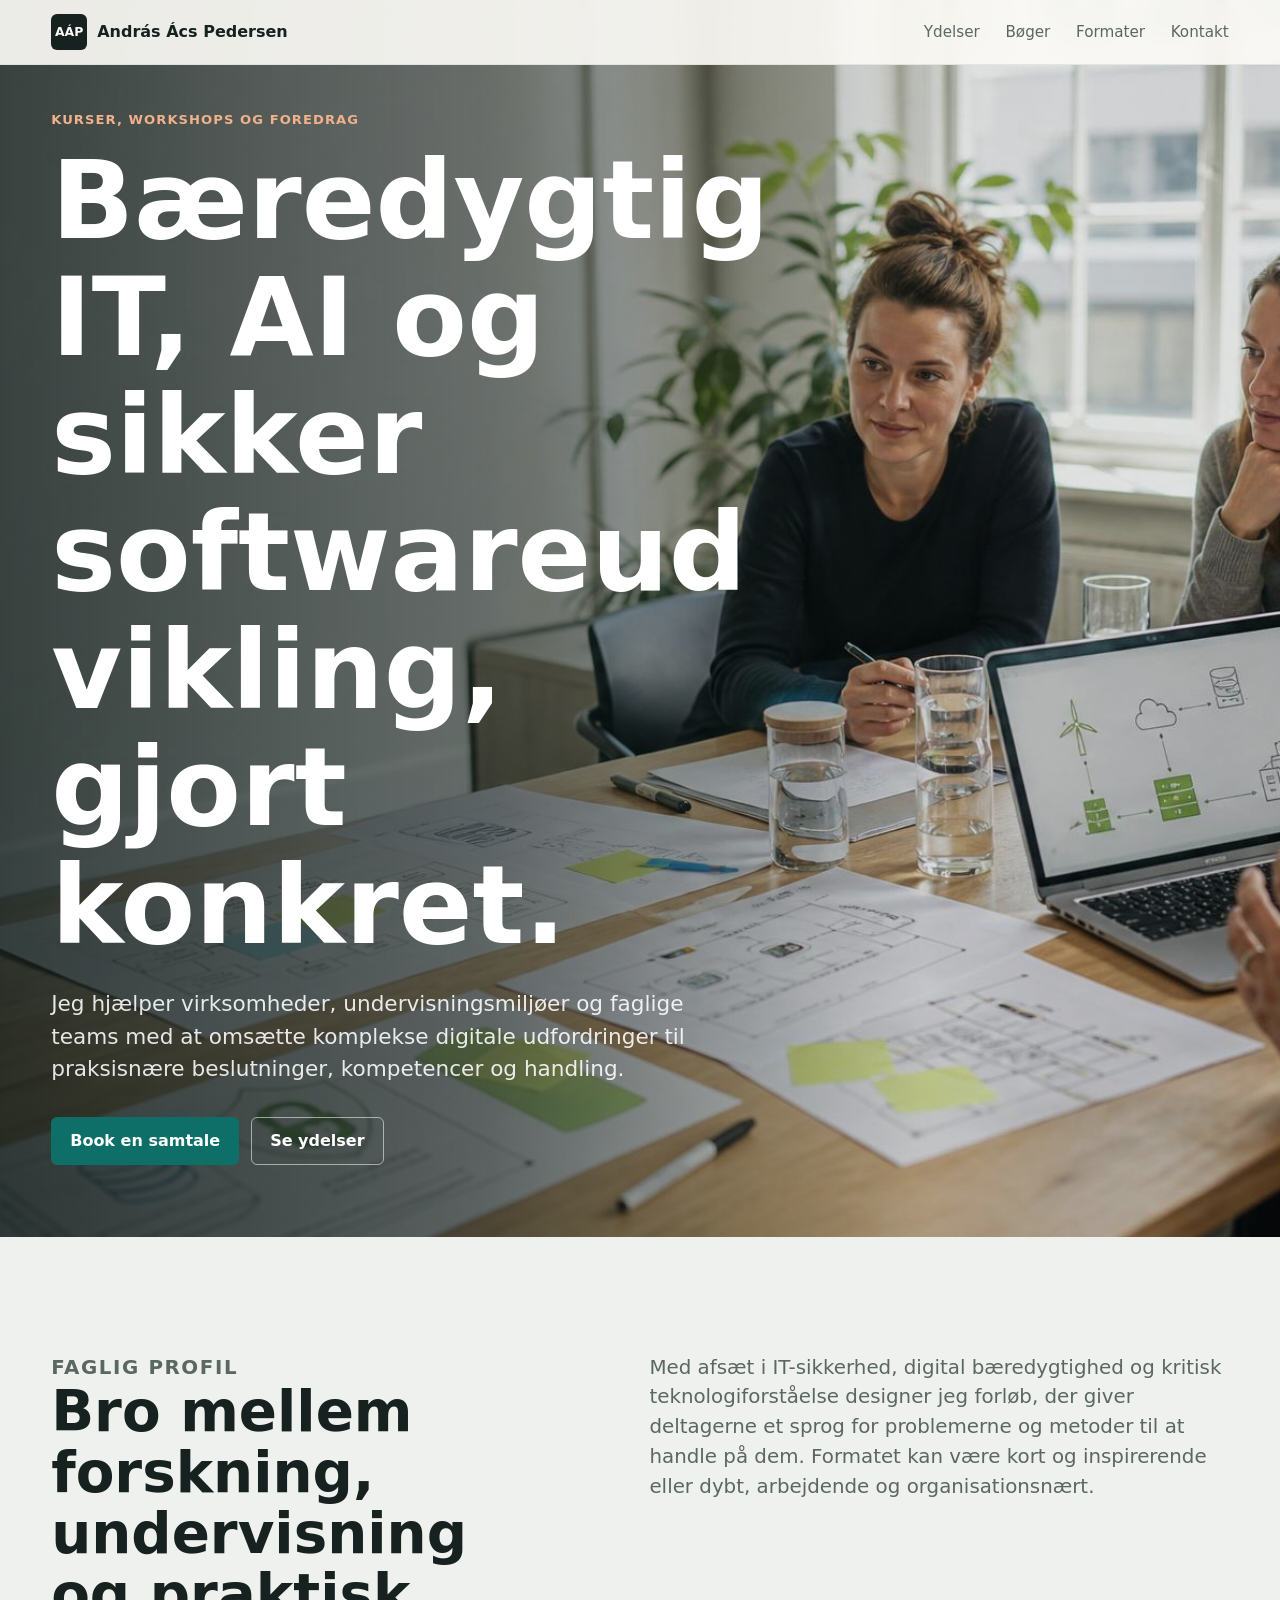
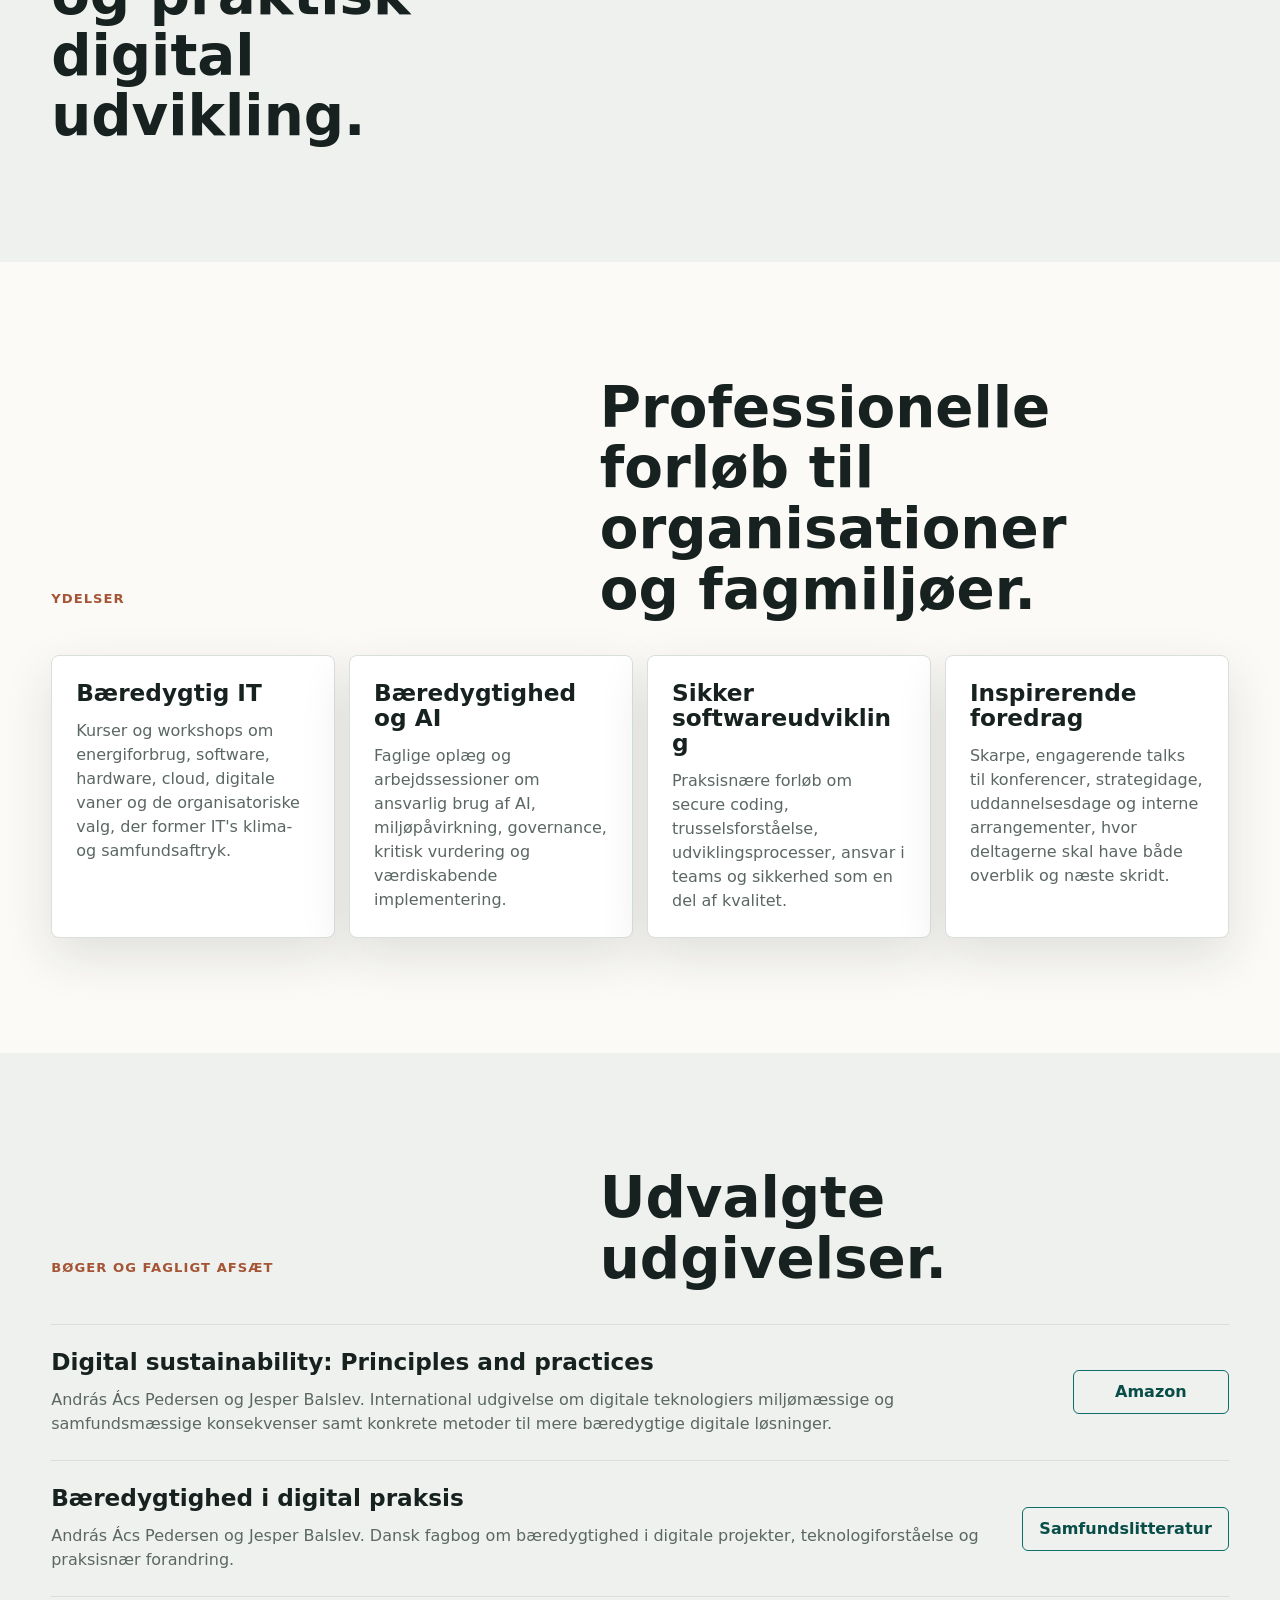
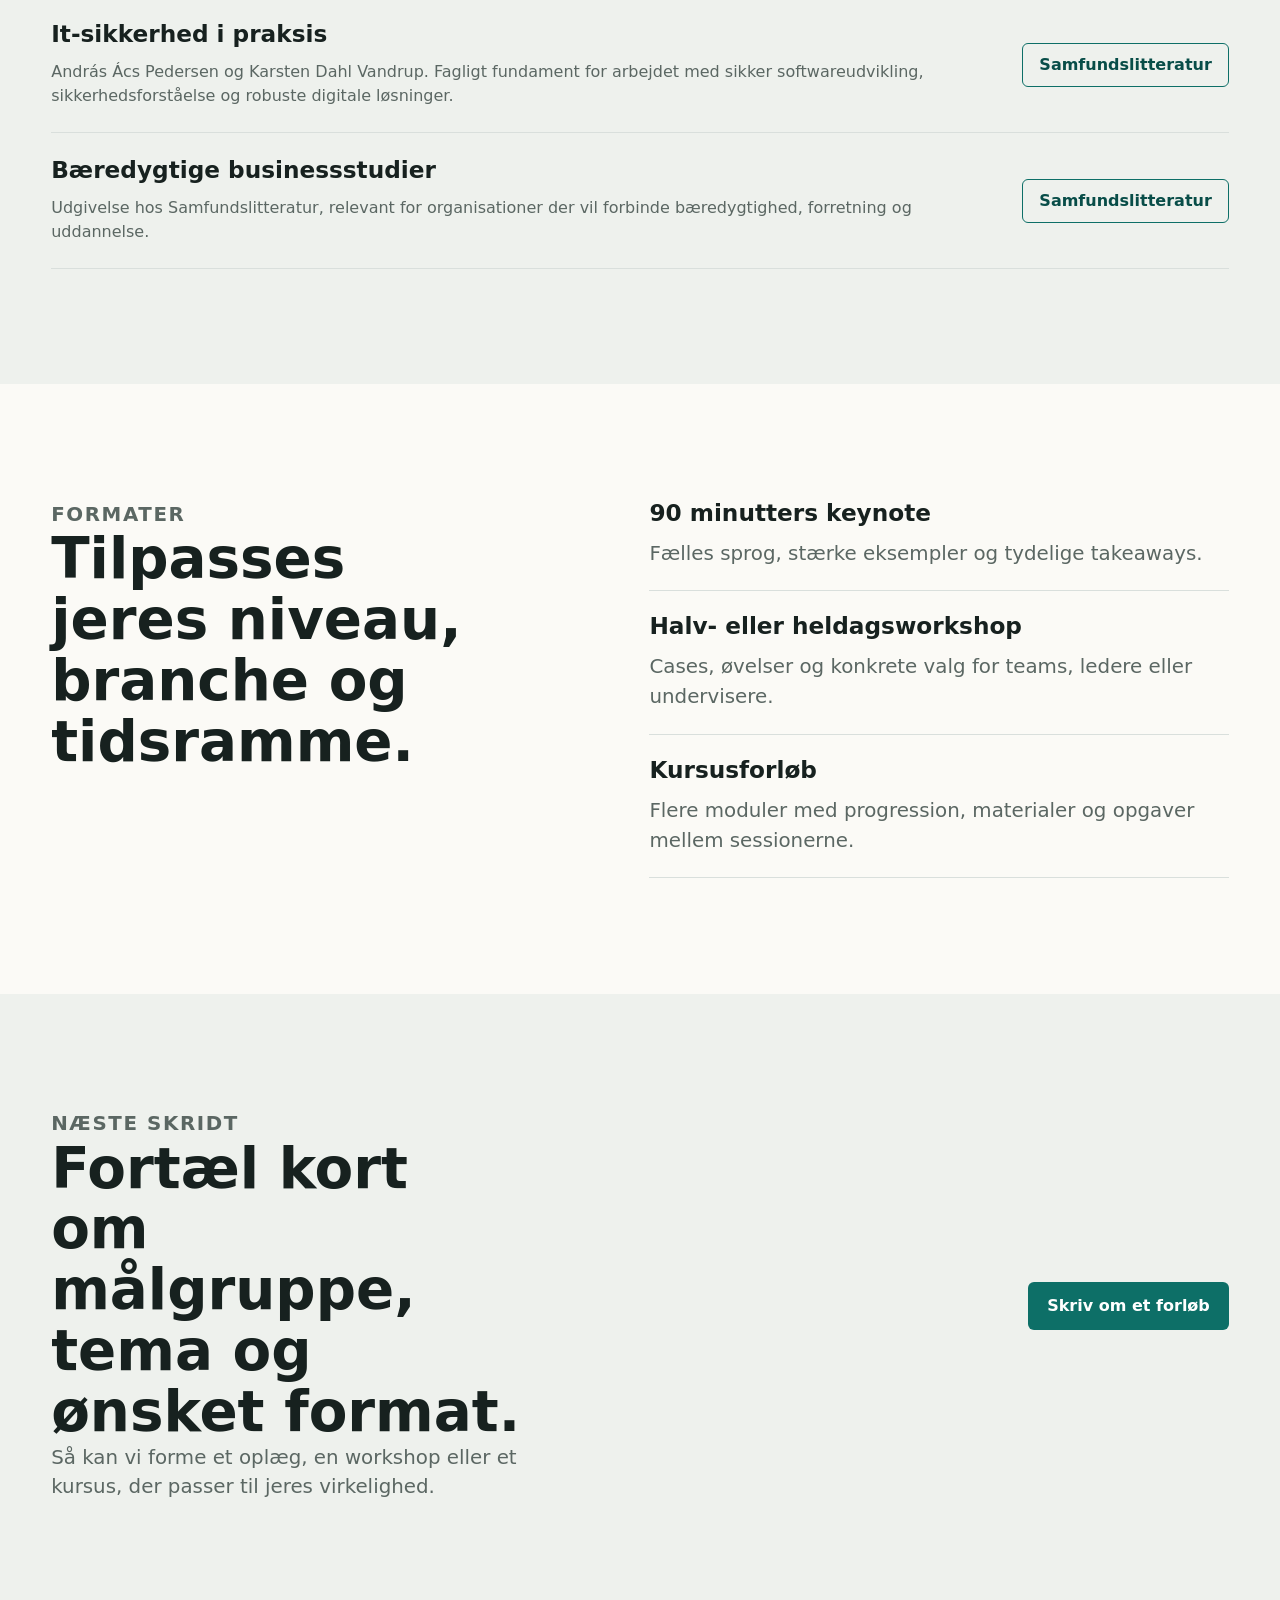
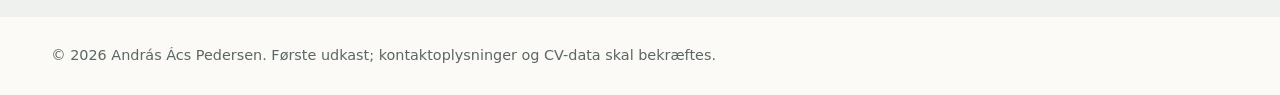
==== index.html @ b3b350e2 "Initial website draft" ====
<!doctype html>
<html lang="da">
  <head>
    <meta charset="utf-8">
    <meta name="viewport" content="width=device-width, initial-scale=1">
    <title>András Ács Pedersen | Kurser, workshops og foredrag</title>
    <meta
      name="description"
      content="Professionelle kurser, workshops og foredrag om bæredygtig IT, bæredygtighed og AI samt sikker softwareudvikling."
    >
    <link rel="stylesheet" href="styles.css">
  </head>
  <body>
    <header class="site-header" aria-label="Hovednavigation">
      <a class="brand" href="#top" aria-label="Gå til forsiden">
        <span class="brand-mark">AÁP</span>
        <span>András Ács Pedersen</span>
      </a>
      <nav class="nav-links" aria-label="Sektioner">
        <a href="#services">Ydelser</a>
        <a href="#books">Bøger</a>
        <a href="#format">Formater</a>
        <a href="#contact">Kontakt</a>
      </nav>
    </header>

    <main id="top">
      <section class="hero" aria-label="Professionelle services">
        <div class="hero-overlay">
          <div class="hero-content">
            <p class="eyebrow">Kurser, workshops og foredrag</p>
            <h1>Bæredygtig IT, AI og sikker softwareudvikling, gjort konkret.</h1>
            <p class="hero-copy">
              Jeg hjælper virksomheder, undervisningsmiljøer og faglige teams med at omsætte komplekse digitale udfordringer til praksisnære beslutninger, kompetencer og handling.
            </p>
            <div class="hero-actions" aria-label="Primære handlinger">
              <a class="button primary" href="#contact">Book en samtale</a>
              <a class="button secondary" href="#services">Se ydelser</a>
            </div>
          </div>
        </div>
      </section>

      <section class="intro band">
        <div class="section-inner two-column">
          <div>
            <p class="eyebrow">Faglig profil</p>
            <h2>Bro mellem forskning, undervisning og praktisk digital udvikling.</h2>
          </div>
          <p>
            Med afsæt i IT-sikkerhed, digital bæredygtighed og kritisk teknologiforståelse designer jeg forløb, der giver deltagerne et sprog for problemerne og metoder til at handle på dem. Formatet kan være kort og inspirerende eller dybt, arbejdende og organisationsnært.
          </p>
        </div>
      </section>

      <section id="services" class="section">
        <div class="section-inner">
          <div class="section-heading">
            <p class="eyebrow">Ydelser</p>
            <h2>Professionelle forløb til organisationer og fagmiljøer.</h2>
          </div>
          <div class="service-grid">
            <article class="service-card">
              <h3>Bæredygtig IT</h3>
              <p>
                Kurser og workshops om energiforbrug, software, hardware, cloud, digitale vaner og de organisatoriske valg, der former IT's klima- og samfundsaftryk.
              </p>
            </article>
            <article class="service-card">
              <h3>Bæredygtighed og AI</h3>
              <p>
                Faglige oplæg og arbejdssessioner om ansvarlig brug af AI, miljøpåvirkning, governance, kritisk vurdering og værdiskabende implementering.
              </p>
            </article>
            <article class="service-card">
              <h3>Sikker softwareudvikling</h3>
              <p>
                Praksisnære forløb om secure coding, trusselsforståelse, udviklingsprocesser, ansvar i teams og sikkerhed som en del af kvalitet.
              </p>
            </article>
            <article class="service-card">
              <h3>Inspirerende foredrag</h3>
              <p>
                Skarpe, engagerende talks til konferencer, strategidage, uddannelsesdage og interne arrangementer, hvor deltagerne skal have både overblik og næste skridt.
              </p>
            </article>
          </div>
        </div>
      </section>

      <section id="books" class="band">
        <div class="section-inner">
          <div class="section-heading">
            <p class="eyebrow">Bøger og fagligt afsæt</p>
            <h2>Udvalgte udgivelser.</h2>
          </div>
          <div class="book-list">
            <article class="book-item">
              <div>
                <h3>Digital sustainability: Principles and practices</h3>
                <p>András Ács Pedersen og Jesper Balslev. International udgivelse om digitale teknologiers miljømæssige og samfundsmæssige konsekvenser samt konkrete metoder til mere bæredygtige digitale løsninger.</p>
              </div>
              <a href="https://www.amazon.com/Digital-sustainability-Andr%C3%A1s-%C3%81cs-Pedersen/dp/B0GTJXGZS9" aria-label="Se Digital sustainability på Amazon">Amazon</a>
            </article>
            <article class="book-item">
              <div>
                <h3>Bæredygtighed i digital praksis</h3>
                <p>András Ács Pedersen og Jesper Balslev. Dansk fagbog om bæredygtighed i digitale projekter, teknologiforståelse og praksisnær forandring.</p>
              </div>
              <a href="https://samfundslitteratur.dk/author/3415-andras-acs-pedersen" aria-label="Se bogen hos Samfundslitteratur">Samfundslitteratur</a>
            </article>
            <article class="book-item">
              <div>
                <h3>It-sikkerhed i praksis</h3>
                <p>András Ács Pedersen og Karsten Dahl Vandrup. Fagligt fundament for arbejdet med sikker softwareudvikling, sikkerhedsforståelse og robuste digitale løsninger.</p>
              </div>
              <a href="https://samfundslitteratur.dk/author/3415-andras-acs-pedersen" aria-label="Se bogen hos Samfundslitteratur">Samfundslitteratur</a>
            </article>
            <article class="book-item">
              <div>
                <h3>Bæredygtige businessstudier</h3>
                <p>Udgivelse hos Samfundslitteratur, relevant for organisationer der vil forbinde bæredygtighed, forretning og uddannelse.</p>
              </div>
              <a href="https://samfundslitteratur.dk/author/3415-andras-acs-pedersen" aria-label="Se bogen hos Samfundslitteratur">Samfundslitteratur</a>
            </article>
          </div>
        </div>
      </section>

      <section id="format" class="section">
        <div class="section-inner split">
          <div>
            <p class="eyebrow">Formater</p>
            <h2>Tilpasses jeres niveau, branche og tidsramme.</h2>
          </div>
          <div class="format-list">
            <div>
              <h3>90 minutters keynote</h3>
              <p>Fælles sprog, stærke eksempler og tydelige takeaways.</p>
            </div>
            <div>
              <h3>Halv- eller heldagsworkshop</h3>
              <p>Cases, øvelser og konkrete valg for teams, ledere eller undervisere.</p>
            </div>
            <div>
              <h3>Kursusforløb</h3>
              <p>Flere moduler med progression, materialer og opgaver mellem sessionerne.</p>
            </div>
          </div>
        </div>
      </section>

      <section id="contact" class="contact band">
        <div class="section-inner contact-inner">
          <div>
            <p class="eyebrow">Næste skridt</p>
            <h2>Fortæl kort om målgruppe, tema og ønsket format.</h2>
            <p>
              Så kan vi forme et oplæg, en workshop eller et kursus, der passer til jeres virkelighed.
            </p>
          </div>
          <a class="button primary" href="mailto:andras@example.com?subject=Foresp%C3%B8rgsel%20om%20kursus%2C%20workshop%20eller%20foredrag">Skriv om et forløb</a>
        </div>
      </section>
    </main>

    <footer class="site-footer">
      <p>© 2026 András Ács Pedersen. Første udkast; kontaktoplysninger og CV-data skal bekræftes.</p>
    </footer>
  </body>
</html>
---- styles.css ----
:root {
  color-scheme: light;
  --ink: #17211f;
  --muted: #5b6763;
  --line: #d9dfdc;
  --paper: #fbfaf6;
  --band: #eef1ed;
  --accent: #0d6f67;
  --accent-dark: #084d48;
  --rust: #a55435;
  --white: #ffffff;
  --shadow: 0 18px 50px rgba(23, 33, 31, 0.12);
}

* {
  box-sizing: border-box;
}

html {
  scroll-behavior: smooth;
}

body {
  margin: 0;
  background: var(--paper);
  color: var(--ink);
  font-family: Inter, ui-sans-serif, system-ui, -apple-system, BlinkMacSystemFont, "Segoe UI", sans-serif;
  line-height: 1.5;
}

a {
  color: inherit;
}

.site-header {
  position: fixed;
  top: 0;
  left: 0;
  right: 0;
  z-index: 10;
  display: flex;
  align-items: center;
  justify-content: space-between;
  gap: 24px;
  padding: 14px clamp(18px, 4vw, 56px);
  background: rgba(251, 250, 246, 0.92);
  border-bottom: 1px solid rgba(217, 223, 220, 0.75);
  backdrop-filter: blur(14px);
}

.brand {
  display: inline-flex;
  align-items: center;
  gap: 10px;
  color: var(--ink);
  font-weight: 760;
  text-decoration: none;
  white-space: nowrap;
}

.brand-mark {
  display: inline-grid;
  width: 36px;
  height: 36px;
  place-items: center;
  background: var(--ink);
  color: var(--paper);
  border-radius: 6px;
  font-size: 0.78rem;
  letter-spacing: 0;
}

.nav-links {
  display: flex;
  align-items: center;
  gap: clamp(12px, 2vw, 28px);
  color: var(--muted);
  font-size: 0.95rem;
}

.nav-links a {
  text-decoration: none;
}

.nav-links a:hover {
  color: var(--accent-dark);
}

.hero {
  min-height: 94vh;
  background:
    linear-gradient(90deg, rgba(12, 24, 22, 0.78) 0%, rgba(12, 24, 22, 0.58) 38%, rgba(12, 24, 22, 0.12) 72%),
    url("assets/hero-workshop.jpg") center / cover no-repeat;
  display: flex;
  align-items: stretch;
}

.hero-overlay {
  width: 100%;
  display: flex;
  align-items: center;
  padding: 110px clamp(18px, 4vw, 56px) 72px;
}

.hero-content {
  width: min(720px, 100%);
  color: var(--white);
}

.eyebrow {
  margin: 0 0 12px;
  color: var(--rust);
  font-size: 0.82rem;
  font-weight: 780;
  letter-spacing: 0.08em;
  text-transform: uppercase;
}

.hero .eyebrow {
  color: #f0b18b;
}

h1,
h2,
h3,
p {
  overflow-wrap: anywhere;
}

h1,
h2,
h3 {
  margin: 0;
  line-height: 1.08;
  letter-spacing: 0;
}

h1 {
  max-width: 12ch;
  font-size: clamp(3rem, 9vw, 6.8rem);
}

h2 {
  font-size: clamp(2rem, 4.4vw, 4.2rem);
  max-width: 12ch;
}

h3 {
  font-size: clamp(1.15rem, 2vw, 1.45rem);
}

.hero-copy {
  max-width: 650px;
  margin: 24px 0 0;
  color: rgba(255, 255, 255, 0.88);
  font-size: clamp(1.05rem, 1.8vw, 1.35rem);
}

.hero-actions,
.contact-inner {
  display: flex;
  align-items: center;
  gap: 12px;
  flex-wrap: wrap;
}

.hero-actions {
  margin-top: 32px;
}

.button {
  display: inline-flex;
  align-items: center;
  justify-content: center;
  min-height: 48px;
  padding: 0 18px;
  border: 1px solid transparent;
  border-radius: 6px;
  font-weight: 740;
  text-decoration: none;
}

.button.primary {
  background: var(--accent);
  color: var(--white);
}

.button.primary:hover {
  background: var(--accent-dark);
}

.button.secondary {
  border-color: rgba(255, 255, 255, 0.54);
  color: var(--white);
}

.button.secondary:hover {
  background: rgba(255, 255, 255, 0.1);
}

.section,
.band {
  padding: clamp(68px, 9vw, 122px) clamp(18px, 4vw, 56px);
}

.band {
  background: var(--band);
}

.section-inner {
  width: min(1180px, 100%);
  margin: 0 auto;
}

.two-column,
.split,
.contact-inner {
  display: grid;
  grid-template-columns: minmax(0, 0.9fr) minmax(0, 1fr);
  gap: clamp(28px, 6vw, 88px);
  align-items: start;
}

.intro p,
.split p,
.contact p {
  margin: 0;
  color: var(--muted);
  font-size: clamp(1.05rem, 1.6vw, 1.24rem);
}

.section-heading {
  display: grid;
  grid-template-columns: minmax(0, 0.75fr) minmax(0, 1fr);
  gap: clamp(24px, 6vw, 80px);
  align-items: end;
  margin-bottom: 34px;
}

.service-grid {
  display: grid;
  grid-template-columns: repeat(4, minmax(0, 1fr));
  gap: 14px;
}

.service-card {
  min-height: 280px;
  padding: 24px;
  background: var(--white);
  border: 1px solid var(--line);
  border-radius: 8px;
  box-shadow: var(--shadow);
}

.service-card p,
.book-item p,
.format-list p {
  margin: 14px 0 0;
  color: var(--muted);
}

.book-list {
  border-top: 1px solid var(--line);
}

.book-item {
  display: grid;
  grid-template-columns: minmax(0, 1fr) auto;
  gap: 24px;
  align-items: center;
  padding: 24px 0;
  border-bottom: 1px solid var(--line);
}

.book-item a {
  display: inline-flex;
  align-items: center;
  justify-content: center;
  min-width: 156px;
  min-height: 44px;
  padding: 0 16px;
  border: 1px solid var(--accent);
  border-radius: 6px;
  color: var(--accent-dark);
  font-weight: 720;
  text-decoration: none;
}

.book-item a:hover {
  background: var(--accent);
  color: var(--white);
}

.format-list {
  display: grid;
  gap: 22px;
}

.format-list > div {
  padding-bottom: 22px;
  border-bottom: 1px solid var(--line);
}

.contact-inner {
  align-items: center;
}

.contact .button {
  justify-self: end;
}

.site-footer {
  padding: 28px clamp(18px, 4vw, 56px);
  color: var(--muted);
  font-size: 0.9rem;
}

.site-footer p {
  width: min(1180px, 100%);
  margin: 0 auto;
}

@media (max-width: 900px) {
  .site-header {
    position: sticky;
    align-items: flex-start;
    flex-direction: column;
    gap: 10px;
  }

  .nav-links {
    width: 100%;
    overflow-x: auto;
    padding-bottom: 2px;
  }

  .hero {
    min-height: 88vh;
    background:
      linear-gradient(90deg, rgba(12, 24, 22, 0.82) 0%, rgba(12, 24, 22, 0.68) 55%, rgba(12, 24, 22, 0.28) 100%),
      url("assets/hero-workshop.jpg") center / cover no-repeat;
  }

  h1 {
    max-width: 11ch;
  }

  .two-column,
  .split,
  .contact-inner,
  .section-heading,
  .book-item {
    grid-template-columns: 1fr;
  }

  .service-grid {
    grid-template-columns: repeat(2, minmax(0, 1fr));
  }

  .contact .button {
    justify-self: start;
  }
}

@media (max-width: 560px) {
  .brand {
    white-space: normal;
  }

  .hero-overlay {
    padding-top: 48px;
  }

  h1 {
    font-size: clamp(2.55rem, 18vw, 4.2rem);
  }

  .service-grid {
    grid-template-columns: 1fr;
  }

  .service-card {
    min-height: auto;
  }

  .button,
  .book-item a {
    width: 100%;
  }
}
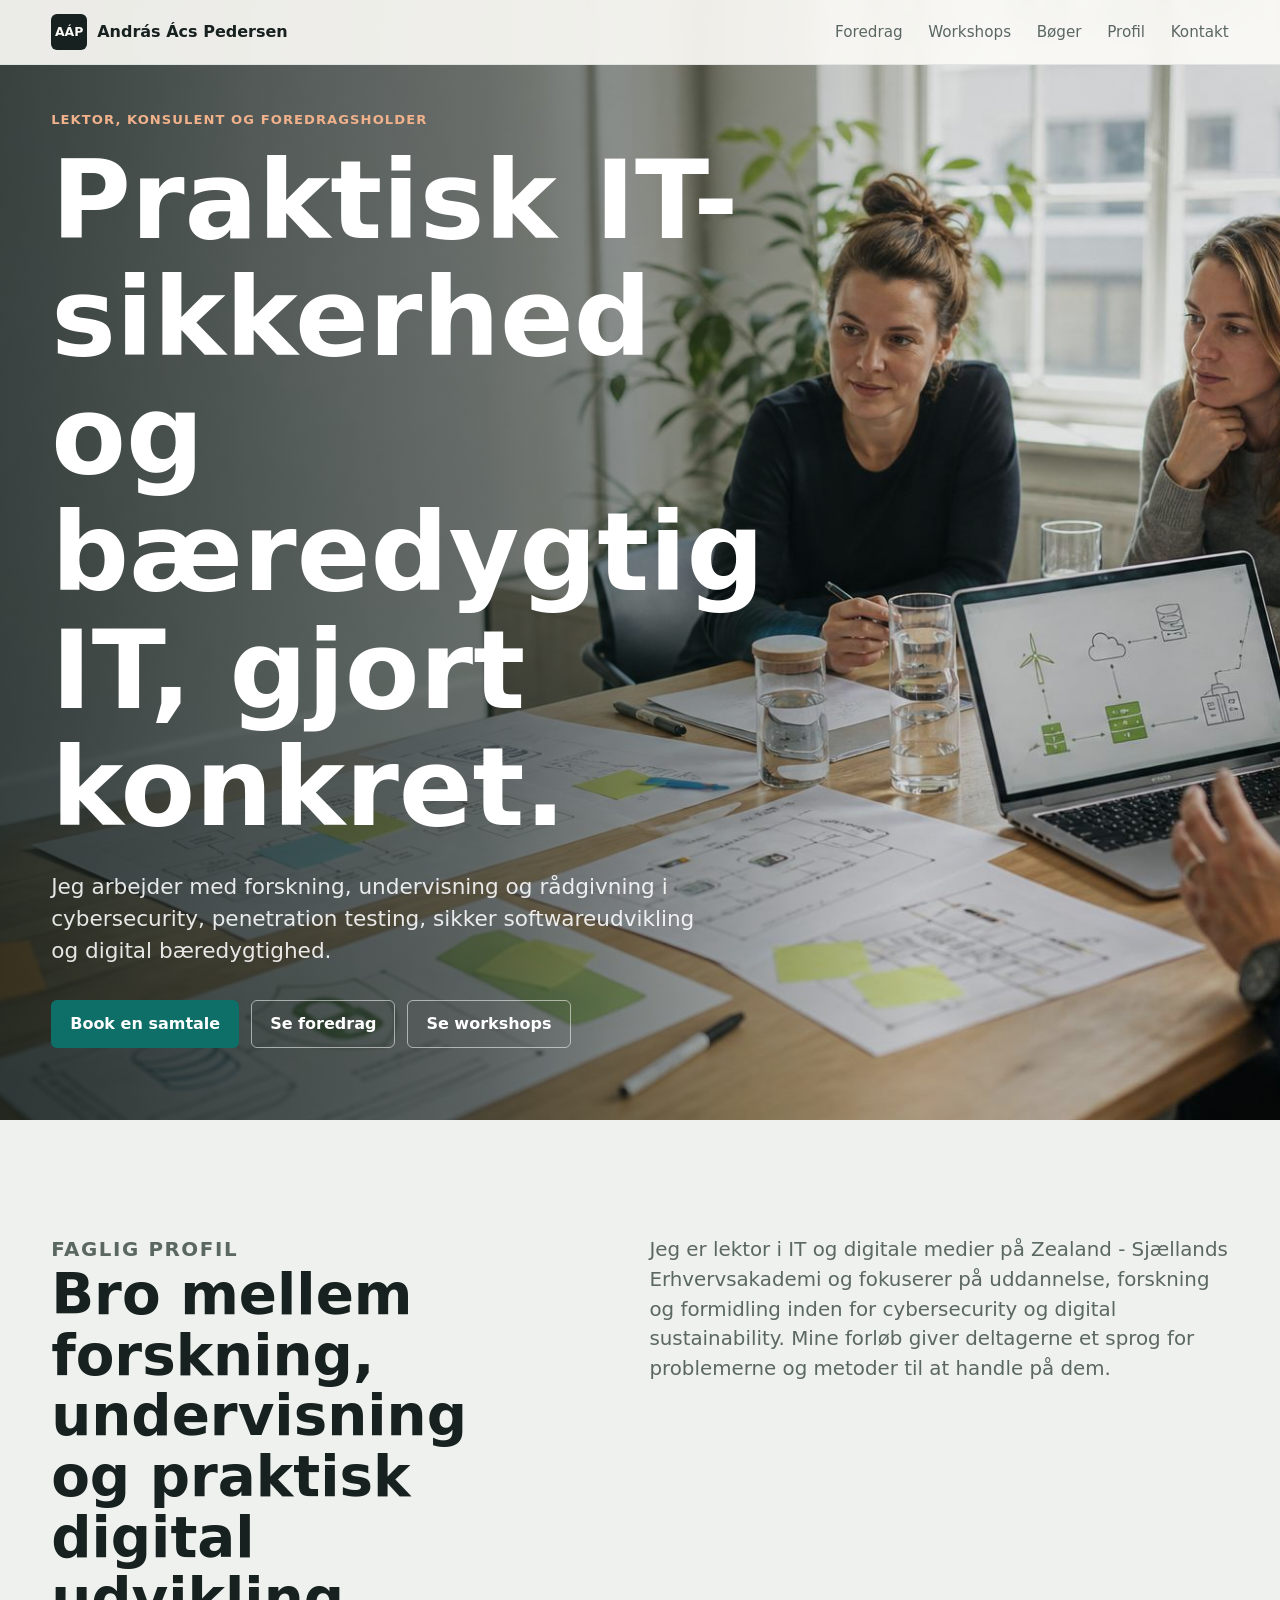
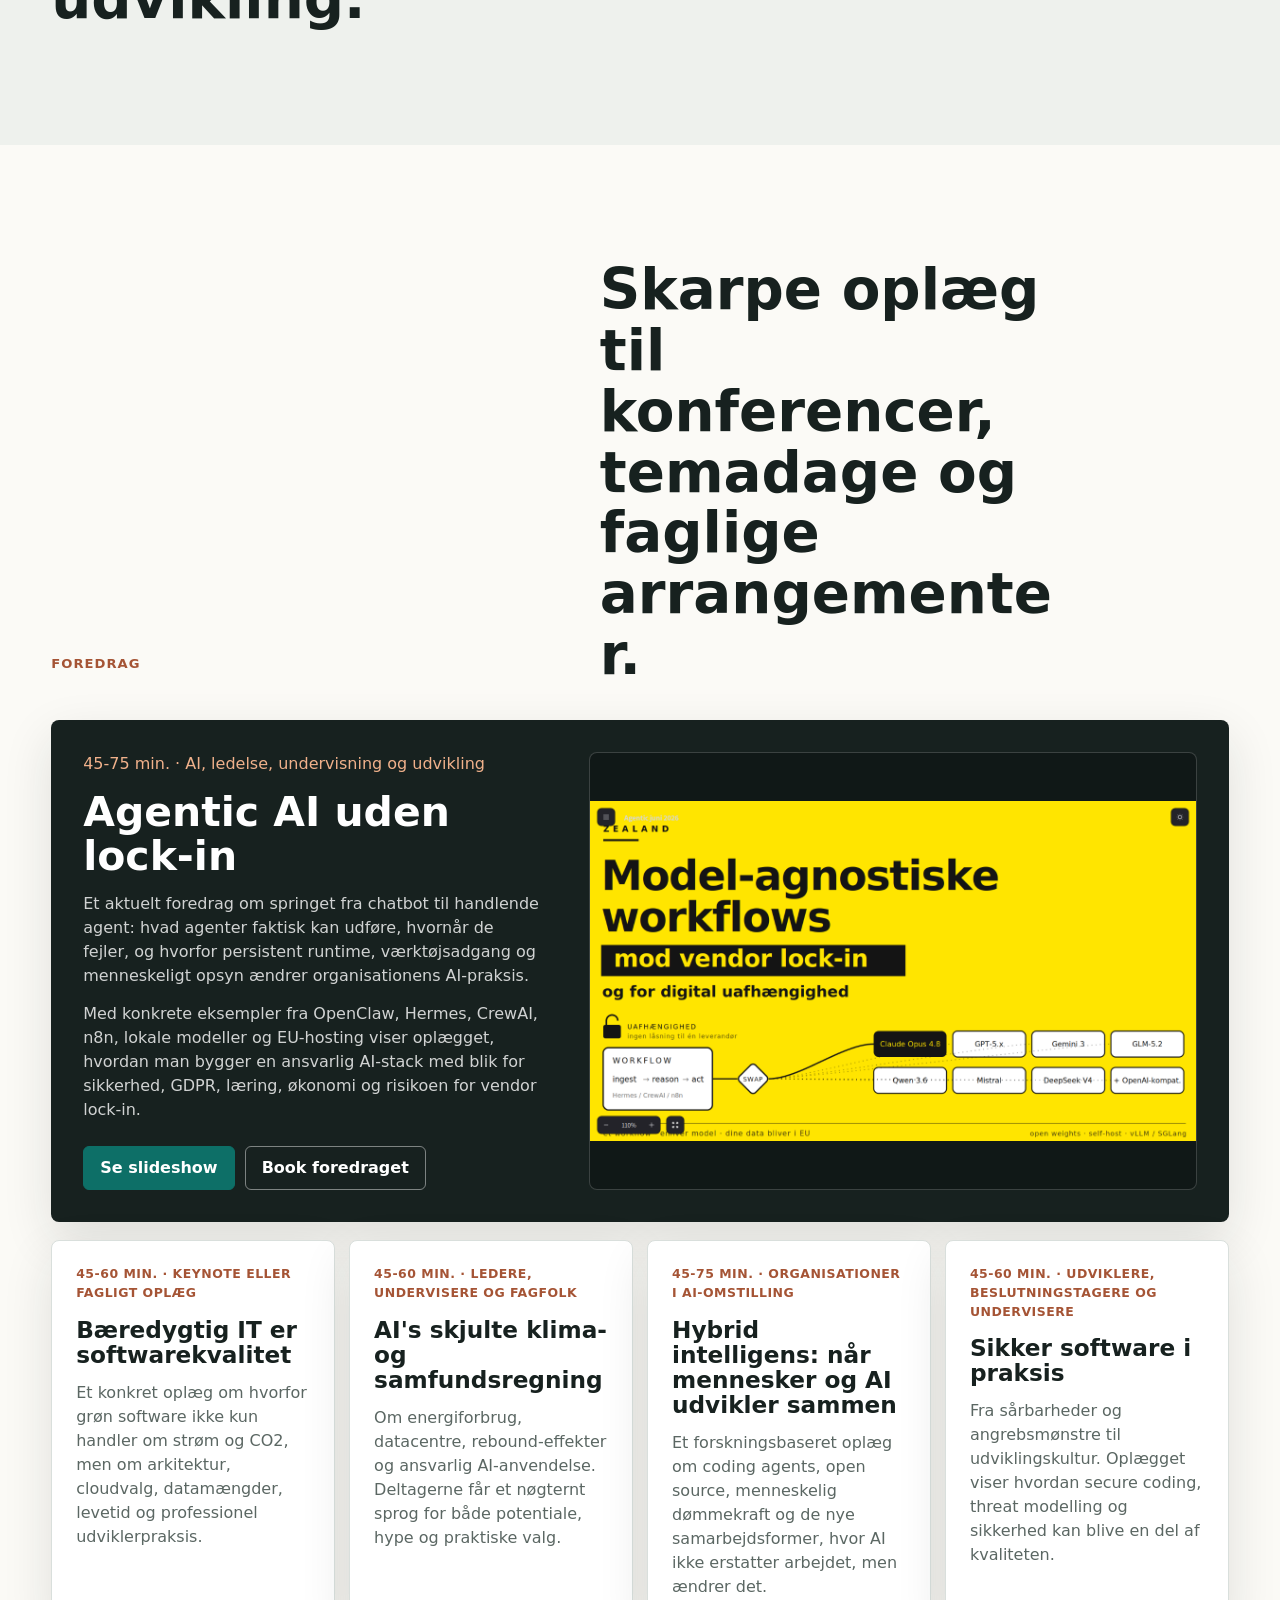
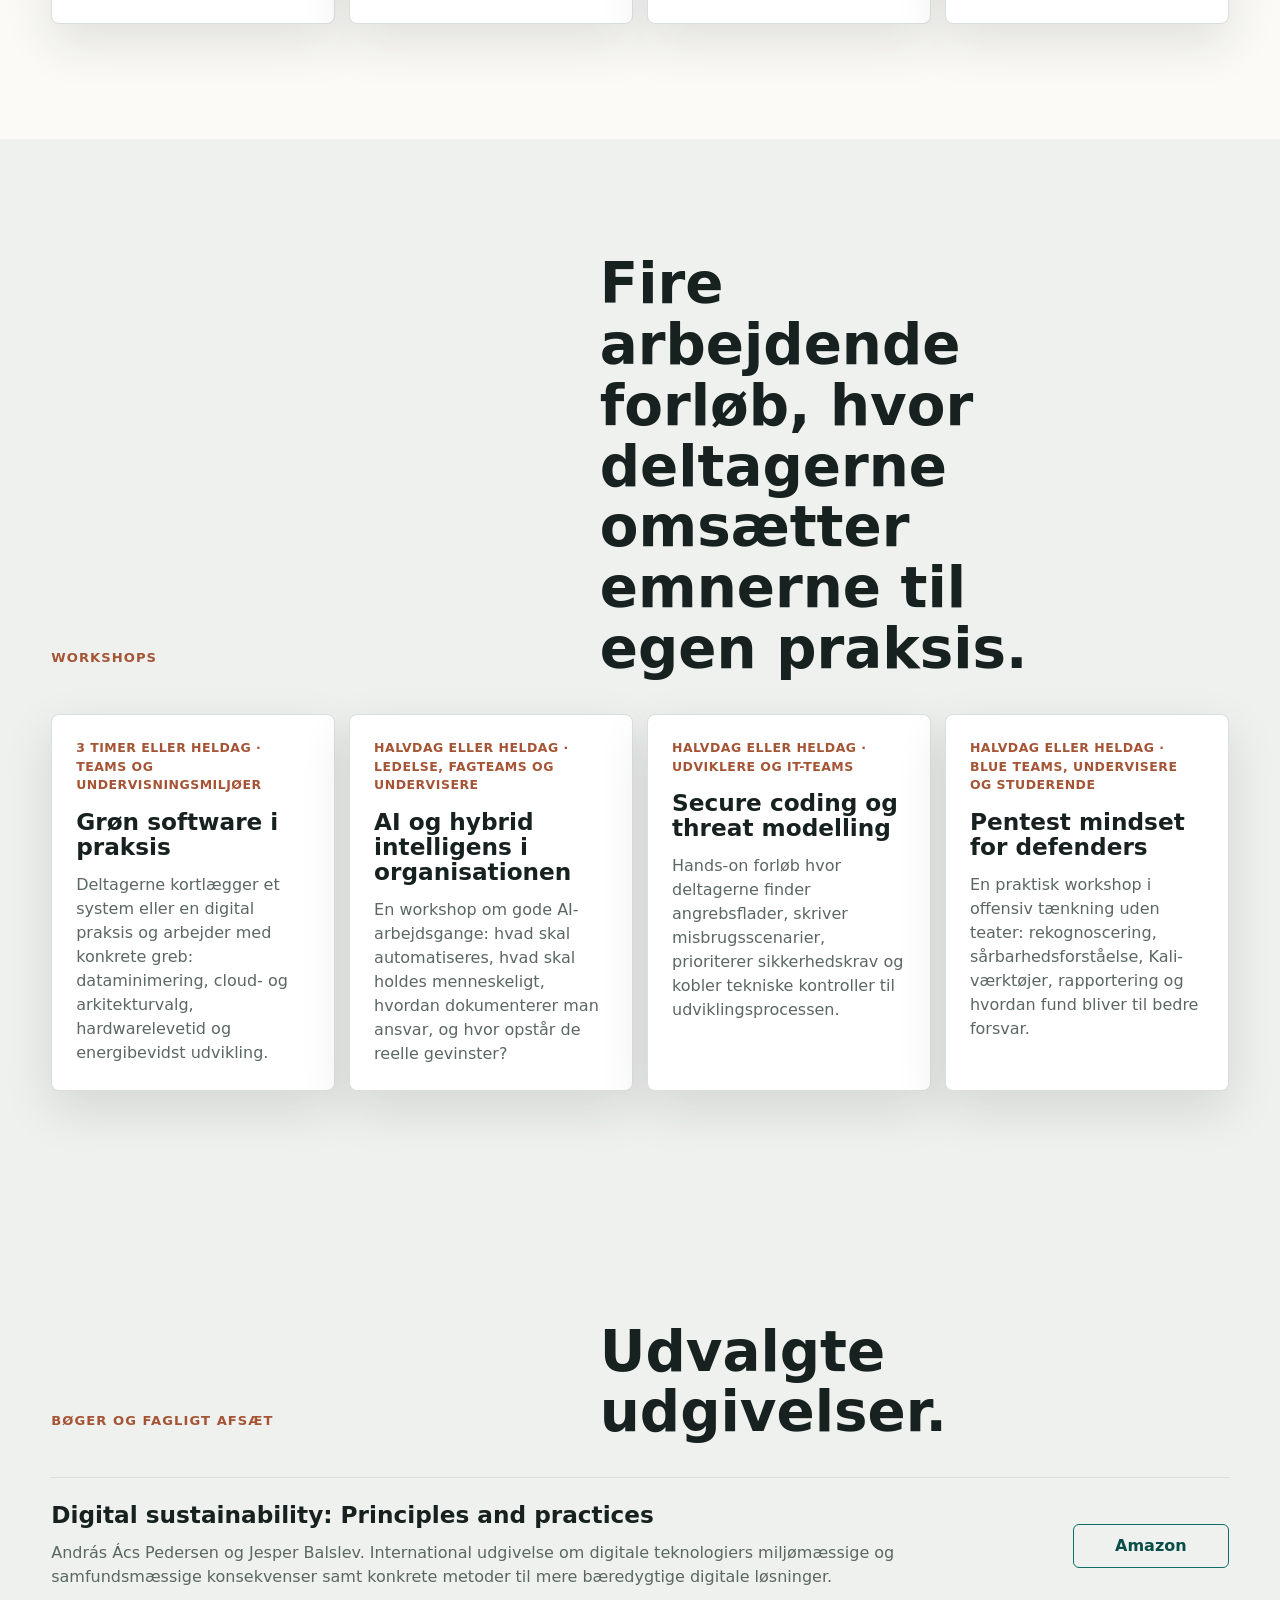
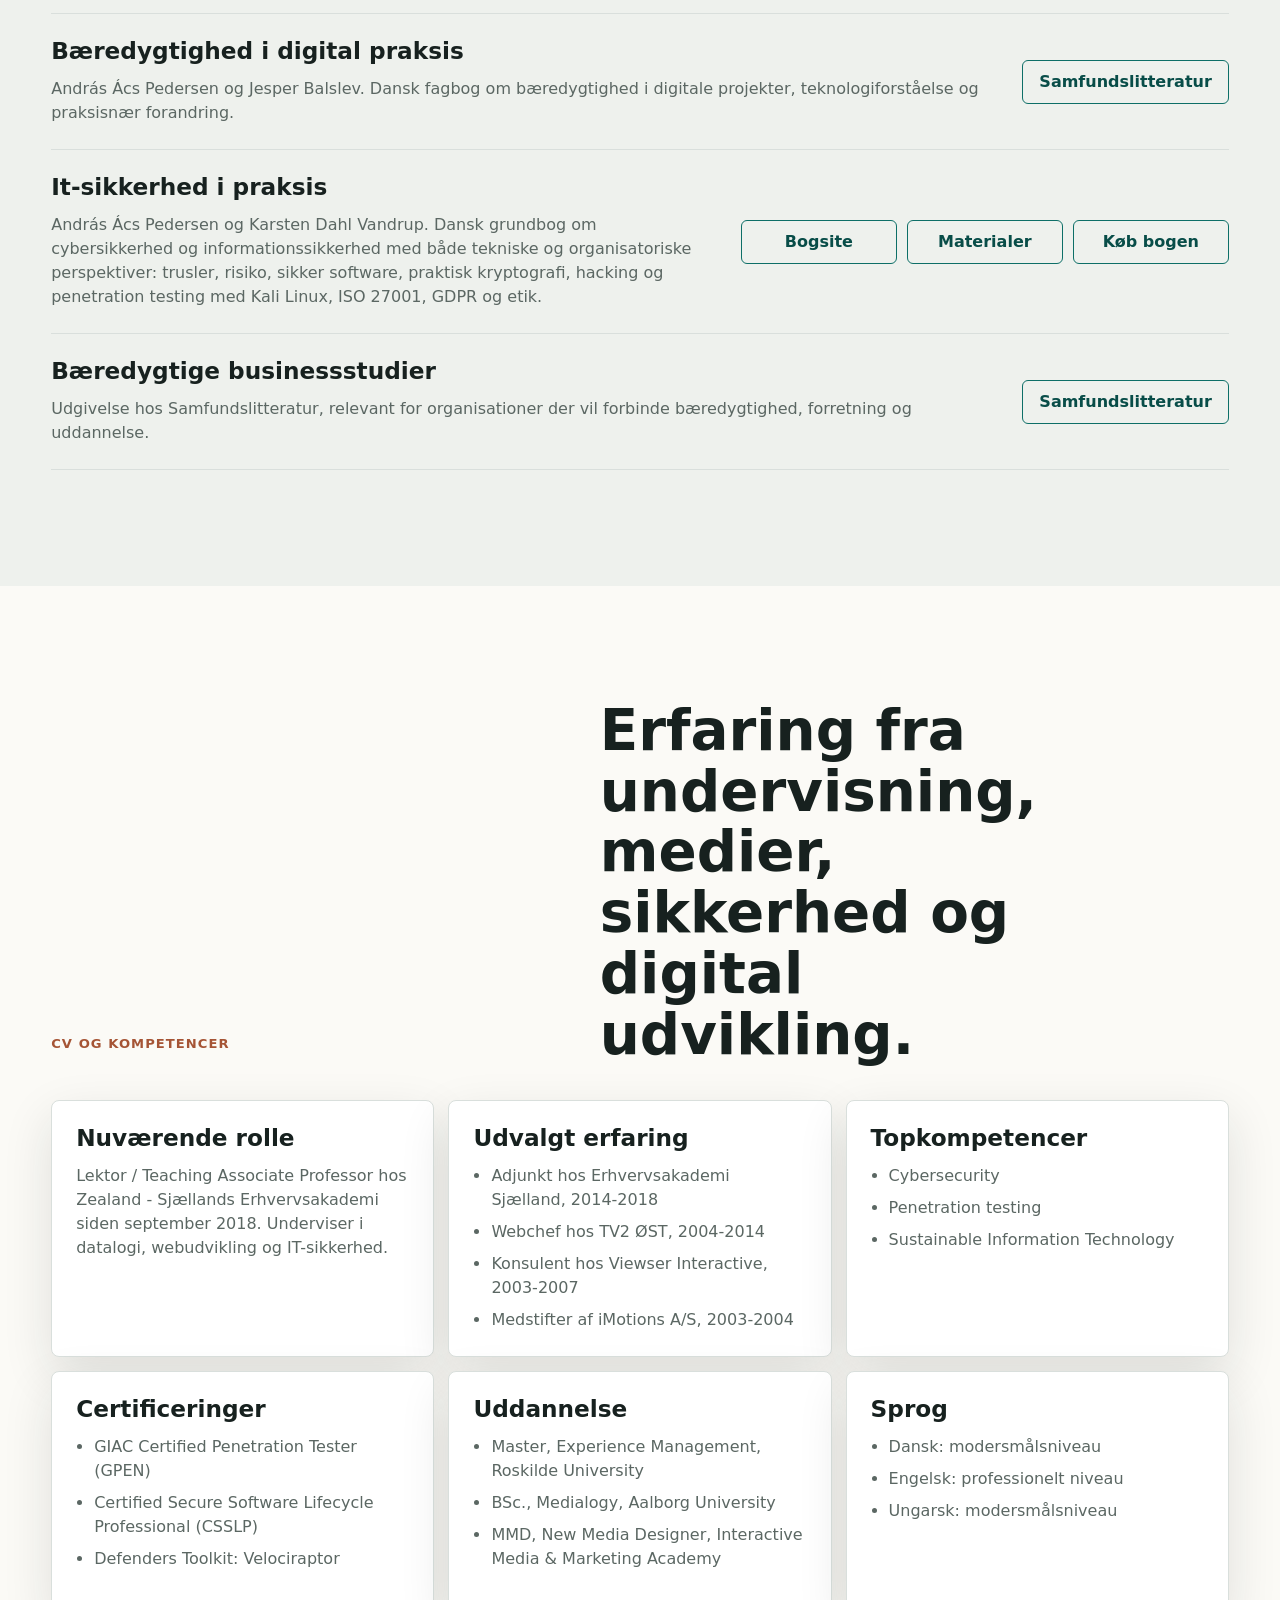
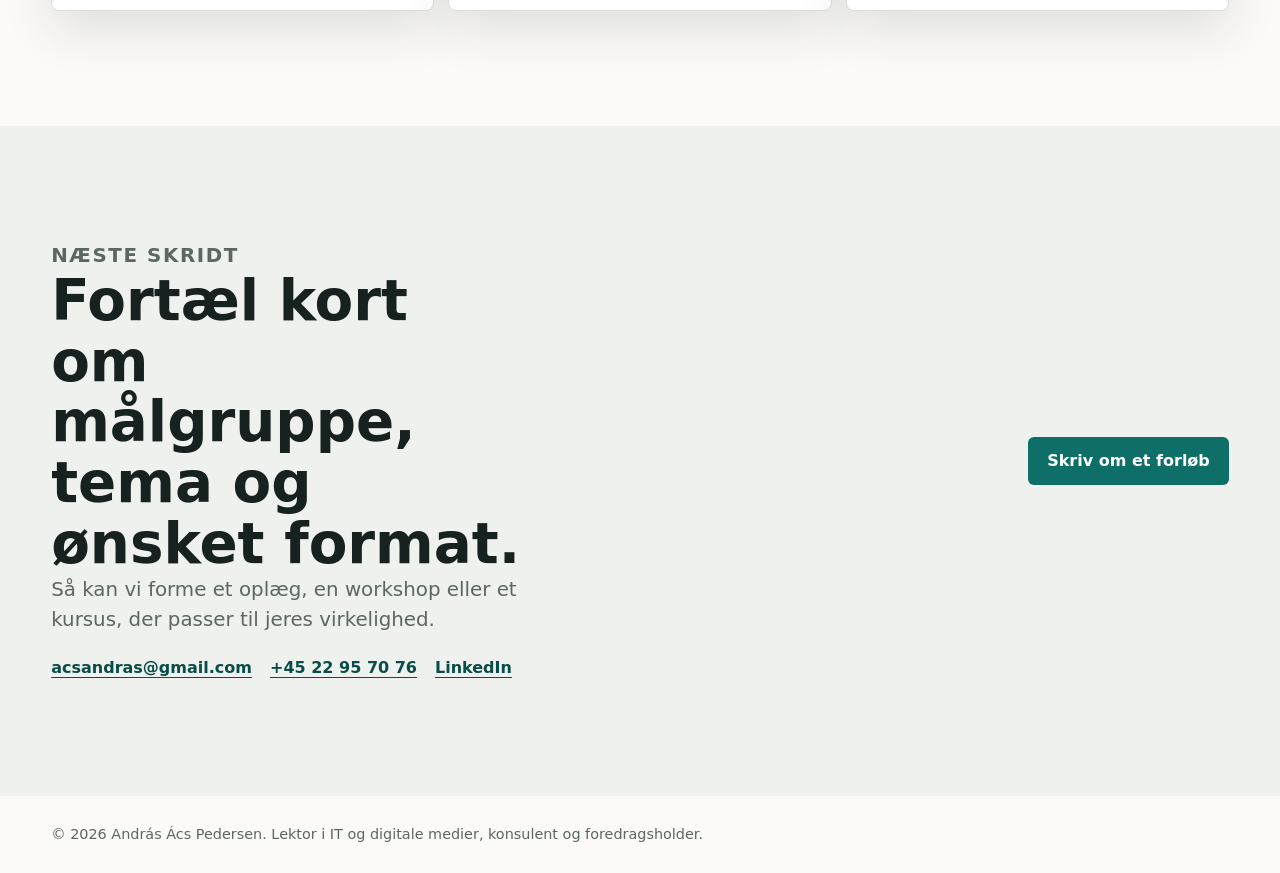
==== commit d1122868: "Add agentic AI talk" ====
--- a/index.html
+++ b/index.html
@@ -3,10 +3,10 @@
   <head>
     <meta charset="utf-8">
     <meta name="viewport" content="width=device-width, initial-scale=1">
-    <title>András Ács Pedersen | Kurser, workshops og foredrag</title>
+    <title>András Ács Pedersen | Praktisk IT-sikkerhed og bæredygtig IT</title>
     <meta
       name="description"
-      content="Professionelle kurser, workshops og foredrag om bæredygtig IT, bæredygtighed og AI samt sikker softwareudvikling."
+      content="András Ács Pedersen er lektor, konsulent og foredragsholder med fokus på praktisk IT-sikkerhed, penetration testing og bæredygtig IT."
     >
     <link rel="stylesheet" href="styles.css">
   </head>
@@ -17,25 +17,27 @@
         <span>András Ács Pedersen</span>
       </a>
       <nav class="nav-links" aria-label="Sektioner">
-        <a href="#services">Ydelser</a>
+        <a href="#talks">Foredrag</a>
+        <a href="#workshops">Workshops</a>
         <a href="#books">Bøger</a>
-        <a href="#format">Formater</a>
+        <a href="#profile">Profil</a>
         <a href="#contact">Kontakt</a>
       </nav>
     </header>
 
     <main id="top">
-      <section class="hero" aria-label="Professionelle services">
+      <section class="hero" aria-label="Foredrag og workshops">
         <div class="hero-overlay">
           <div class="hero-content">
-            <p class="eyebrow">Kurser, workshops og foredrag</p>
-            <h1>Bæredygtig IT, AI og sikker softwareudvikling, gjort konkret.</h1>
+            <p class="eyebrow">Lektor, konsulent og foredragsholder</p>
+            <h1>Praktisk IT-sikkerhed og bæredygtig IT, gjort konkret.</h1>
             <p class="hero-copy">
-              Jeg hjælper virksomheder, undervisningsmiljøer og faglige teams med at omsætte komplekse digitale udfordringer til praksisnære beslutninger, kompetencer og handling.
+              Jeg arbejder med forskning, undervisning og rådgivning i cybersecurity, penetration testing, sikker softwareudvikling og digital bæredygtighed.
             </p>
             <div class="hero-actions" aria-label="Primære handlinger">
               <a class="button primary" href="#contact">Book en samtale</a>
-              <a class="button secondary" href="#services">Se ydelser</a>
+              <a class="button secondary" href="#talks">Se foredrag</a>
+              <a class="button secondary" href="#workshops">Se workshops</a>
             </div>
           </div>
         </div>
@@ -48,40 +50,109 @@
             <h2>Bro mellem forskning, undervisning og praktisk digital udvikling.</h2>
           </div>
           <p>
-            Med afsæt i IT-sikkerhed, digital bæredygtighed og kritisk teknologiforståelse designer jeg forløb, der giver deltagerne et sprog for problemerne og metoder til at handle på dem. Formatet kan være kort og inspirerende eller dybt, arbejdende og organisationsnært.
+            Jeg er lektor i IT og digitale medier på Zealand - Sjællands Erhvervsakademi og fokuserer på uddannelse, forskning og formidling inden for cybersecurity og digital sustainability. Mine forløb giver deltagerne et sprog for problemerne og metoder til at handle på dem.
           </p>
         </div>
       </section>
 
-      <section id="services" class="section">
-        <div class="section-inner">
-          <div class="section-heading">
-            <p class="eyebrow">Ydelser</p>
-            <h2>Professionelle forløb til organisationer og fagmiljøer.</h2>
-          </div>
-          <div class="service-grid">
-            <article class="service-card">
-              <h3>Bæredygtig IT</h3>
-              <p>
-                Kurser og workshops om energiforbrug, software, hardware, cloud, digitale vaner og de organisatoriske valg, der former IT's klima- og samfundsaftryk.
-              </p>
-            </article>
-            <article class="service-card">
-              <h3>Bæredygtighed og AI</h3>
-              <p>
-                Faglige oplæg og arbejdssessioner om ansvarlig brug af AI, miljøpåvirkning, governance, kritisk vurdering og værdiskabende implementering.
-              </p>
-            </article>
-            <article class="service-card">
-              <h3>Sikker softwareudvikling</h3>
-              <p>
-                Praksisnære forløb om secure coding, trusselsforståelse, udviklingsprocesser, ansvar i teams og sikkerhed som en del af kvalitet.
-              </p>
-            </article>
-            <article class="service-card">
-              <h3>Inspirerende foredrag</h3>
-              <p>
-                Skarpe, engagerende talks til konferencer, strategidage, uddannelsesdage og interne arrangementer, hvor deltagerne skal have både overblik og næste skridt.
+      <section id="talks" class="section">
+        <div class="section-inner">
+          <div class="section-heading">
+            <p class="eyebrow">Foredrag</p>
+            <h2>Skarpe oplæg til konferencer, temadage og faglige arrangementer.</h2>
+          </div>
+          <article class="featured-talk">
+            <div class="featured-talk-copy">
+              <p class="offer-meta">45-75 min. · AI, ledelse, undervisning og udvikling</p>
+              <h3>Agentic AI uden lock-in</h3>
+              <p>
+                Et aktuelt foredrag om springet fra chatbot til handlende agent: hvad agenter faktisk kan udføre, hvornår de fejler, og hvorfor persistent runtime, værktøjsadgang og menneskeligt opsyn ændrer organisationens AI-praksis.
+              </p>
+              <p>
+                Med konkrete eksempler fra OpenClaw, Hermes, CrewAI, n8n, lokale modeller og EU-hosting viser oplægget, hvordan man bygger en ansvarlig AI-stack med blik for sikkerhed, GDPR, læring, økonomi og risikoen for vendor lock-in.
+              </p>
+              <div class="talk-actions" aria-label="Links til Agentic AI foredrag">
+                <a href="https://link.excalidraw.com/p/readonly/HN2AQplzI4FcHiL0uBeG">Se slideshow</a>
+                <a href="#contact">Book foredraget</a>
+              </div>
+            </div>
+            <a
+              class="slideshow-frame"
+              href="https://link.excalidraw.com/readonly/Jb5wzT7dmC4RfAxgD3zh?darkMode=true"
+              aria-label="Åbn Agentic juni 2026 slideshow"
+            >
+              <img
+                src="assets/agentic-ai-slideshow.png"
+                alt="Preview af Agentic juni 2026 slideshow"
+              >
+            </a>
+          </article>
+          <div class="offer-grid">
+            <article class="offer-card">
+              <p class="offer-meta">45-60 min. · keynote eller fagligt oplæg</p>
+              <h3>Bæredygtig IT er softwarekvalitet</h3>
+              <p>
+                Et konkret oplæg om hvorfor grøn software ikke kun handler om strøm og CO2, men om arkitektur, cloudvalg, datamængder, levetid og professionel udviklerpraksis.
+              </p>
+            </article>
+            <article class="offer-card">
+              <p class="offer-meta">45-60 min. · ledere, undervisere og fagfolk</p>
+              <h3>AI's skjulte klima- og samfundsregning</h3>
+              <p>
+                Om energiforbrug, datacentre, rebound-effekter og ansvarlig AI-anvendelse. Deltagerne får et nøgternt sprog for både potentiale, hype og praktiske valg.
+              </p>
+            </article>
+            <article class="offer-card">
+              <p class="offer-meta">45-75 min. · organisationer i AI-omstilling</p>
+              <h3>Hybrid intelligens: når mennesker og AI udvikler sammen</h3>
+              <p>
+                Et forskningsbaseret oplæg om coding agents, open source, menneskelig dømmekraft og de nye samarbejdsformer, hvor AI ikke erstatter arbejdet, men ændrer det.
+              </p>
+            </article>
+            <article class="offer-card">
+              <p class="offer-meta">45-60 min. · udviklere, beslutningstagere og undervisere</p>
+              <h3>Sikker software i praksis</h3>
+              <p>
+                Fra sårbarheder og angrebsmønstre til udviklingskultur. Oplægget viser hvordan secure coding, threat modelling og sikkerhed kan blive en del af kvaliteten.
+              </p>
+            </article>
+          </div>
+        </div>
+      </section>
+
+      <section id="workshops" class="band">
+        <div class="section-inner">
+          <div class="section-heading">
+            <p class="eyebrow">Workshops</p>
+            <h2>Fire arbejdende forløb, hvor deltagerne omsætter emnerne til egen praksis.</h2>
+          </div>
+          <div class="offer-grid">
+            <article class="offer-card">
+              <p class="offer-meta">3 timer eller heldag · teams og undervisningsmiljøer</p>
+              <h3>Grøn software i praksis</h3>
+              <p>
+                Deltagerne kortlægger et system eller en digital praksis og arbejder med konkrete greb: dataminimering, cloud- og arkitekturvalg, hardwarelevetid og energibevidst udvikling.
+              </p>
+            </article>
+            <article class="offer-card">
+              <p class="offer-meta">Halvdag eller heldag · ledelse, fagteams og undervisere</p>
+              <h3>AI og hybrid intelligens i organisationen</h3>
+              <p>
+                En workshop om gode AI-arbejdsgange: hvad skal automatiseres, hvad skal holdes menneskeligt, hvordan dokumenterer man ansvar, og hvor opstår de reelle gevinster?
+              </p>
+            </article>
+            <article class="offer-card">
+              <p class="offer-meta">Halvdag eller heldag · udviklere og IT-teams</p>
+              <h3>Secure coding og threat modelling</h3>
+              <p>
+                Hands-on forløb hvor deltagerne finder angrebsflader, skriver misbrugsscenarier, prioriterer sikkerhedskrav og kobler tekniske kontroller til udviklingsprocessen.
+              </p>
+            </article>
+            <article class="offer-card">
+              <p class="offer-meta">Halvdag eller heldag · blue teams, undervisere og studerende</p>
+              <h3>Pentest mindset for defenders</h3>
+              <p>
+                En praktisk workshop i offensiv tænkning uden teater: rekognoscering, sårbarhedsforståelse, Kali-værktøjer, rapportering og hvordan fund bliver til bedre forsvar.
               </p>
             </article>
           </div>
@@ -112,9 +183,13 @@
             <article class="book-item">
               <div>
                 <h3>It-sikkerhed i praksis</h3>
-                <p>András Ács Pedersen og Karsten Dahl Vandrup. Fagligt fundament for arbejdet med sikker softwareudvikling, sikkerhedsforståelse og robuste digitale løsninger.</p>
-              </div>
-              <a href="https://samfundslitteratur.dk/author/3415-andras-acs-pedersen" aria-label="Se bogen hos Samfundslitteratur">Samfundslitteratur</a>
+                <p>András Ács Pedersen og Karsten Dahl Vandrup. Dansk grundbog om cybersikkerhed og informationssikkerhed med både tekniske og organisatoriske perspektiver: trusler, risiko, sikker software, praktisk kryptografi, hacking og penetration testing med Kali Linux, ISO 27001, GDPR og etik.</p>
+              </div>
+              <div class="book-actions" aria-label="Links til It-sikkerhed i praksis">
+                <a href="https://www.it-sikkerhedsbogen.dk/" aria-label="Se bogens hjemmeside">Bogsite</a>
+                <a href="https://www.it-sikkerhedsbogen.dk/ekstramateriale/" aria-label="Se materialer til It-sikkerhed i praksis">Materialer</a>
+                <a href="https://www.it-sikkerhedsbogen.dk/kob-bogen/" aria-label="Køb It-sikkerhed i praksis">Køb bogen</a>
+              </div>
             </article>
             <article class="book-item">
               <div>
@@ -127,25 +202,60 @@
         </div>
       </section>
 
-      <section id="format" class="section">
-        <div class="section-inner split">
-          <div>
-            <p class="eyebrow">Formater</p>
-            <h2>Tilpasses jeres niveau, branche og tidsramme.</h2>
-          </div>
-          <div class="format-list">
-            <div>
-              <h3>90 minutters keynote</h3>
-              <p>Fælles sprog, stærke eksempler og tydelige takeaways.</p>
-            </div>
-            <div>
-              <h3>Halv- eller heldagsworkshop</h3>
-              <p>Cases, øvelser og konkrete valg for teams, ledere eller undervisere.</p>
-            </div>
-            <div>
-              <h3>Kursusforløb</h3>
-              <p>Flere moduler med progression, materialer og opgaver mellem sessionerne.</p>
-            </div>
+      <section id="profile" class="section">
+        <div class="section-inner">
+          <div class="section-heading">
+            <p class="eyebrow">CV og kompetencer</p>
+            <h2>Erfaring fra undervisning, medier, sikkerhed og digital udvikling.</h2>
+          </div>
+          <div class="profile-grid">
+            <article class="profile-panel">
+              <h3>Nuværende rolle</h3>
+              <p>
+                Lektor / Teaching Associate Professor hos Zealand - Sjællands Erhvervsakademi siden september 2018. Underviser i datalogi, webudvikling og IT-sikkerhed.
+              </p>
+            </article>
+            <article class="profile-panel">
+              <h3>Udvalgt erfaring</h3>
+              <ul>
+                <li>Adjunkt hos Erhvervsakademi Sjælland, 2014-2018</li>
+                <li>Webchef hos TV2 ØST, 2004-2014</li>
+                <li>Konsulent hos Viewser Interactive, 2003-2007</li>
+                <li>Medstifter af iMotions A/S, 2003-2004</li>
+              </ul>
+            </article>
+            <article class="profile-panel">
+              <h3>Topkompetencer</h3>
+              <ul>
+                <li>Cybersecurity</li>
+                <li>Penetration testing</li>
+                <li>Sustainable Information Technology</li>
+              </ul>
+            </article>
+            <article class="profile-panel">
+              <h3>Certificeringer</h3>
+              <ul>
+                <li>GIAC Certified Penetration Tester (GPEN)</li>
+                <li>Certified Secure Software Lifecycle Professional (CSSLP)</li>
+                <li>Defenders Toolkit: Velociraptor</li>
+              </ul>
+            </article>
+            <article class="profile-panel">
+              <h3>Uddannelse</h3>
+              <ul>
+                <li>Master, Experience Management, Roskilde University</li>
+                <li>BSc., Medialogy, Aalborg University</li>
+                <li>MMD, New Media Designer, Interactive Media & Marketing Academy</li>
+              </ul>
+            </article>
+            <article class="profile-panel">
+              <h3>Sprog</h3>
+              <ul>
+                <li>Dansk: modersmålsniveau</li>
+                <li>Engelsk: professionelt niveau</li>
+                <li>Ungarsk: modersmålsniveau</li>
+              </ul>
+            </article>
           </div>
         </div>
       </section>
@@ -158,14 +268,19 @@
             <p>
               Så kan vi forme et oplæg, en workshop eller et kursus, der passer til jeres virkelighed.
             </p>
-          </div>
-          <a class="button primary" href="mailto:andras@example.com?subject=Foresp%C3%B8rgsel%20om%20kursus%2C%20workshop%20eller%20foredrag">Skriv om et forløb</a>
+            <div class="contact-links" aria-label="Kontaktoplysninger">
+              <a href="mailto:acsandras@gmail.com">acsandras@gmail.com</a>
+              <a href="tel:+4522957076">+45 22 95 70 76</a>
+              <a href="https://www.linkedin.com/in/andrasacs/">LinkedIn</a>
+            </div>
+          </div>
+          <a class="button primary" href="mailto:acsandras@gmail.com?subject=Foresp%C3%B8rgsel%20om%20kursus%2C%20workshop%20eller%20foredrag">Skriv om et forløb</a>
         </div>
       </section>
     </main>
 
     <footer class="site-footer">
-      <p>© 2026 András Ács Pedersen. Første udkast; kontaktoplysninger og CV-data skal bekræftes.</p>
+      <p>© 2026 András Ács Pedersen. Lektor i IT og digitale medier, konsulent og foredragsholder.</p>
     </footer>
   </body>
 </html>
--- a/styles.css
+++ b/styles.css
@@ -222,7 +222,6 @@
 }
 
 .intro p,
-.split p,
 .contact p {
   margin: 0;
   color: var(--muted);
@@ -237,14 +236,39 @@
   margin-bottom: 34px;
 }
 
-.service-grid {
+.offer-grid,
+.profile-grid {
   display: grid;
+  gap: 14px;
+}
+
+.offer-grid {
   grid-template-columns: repeat(4, minmax(0, 1fr));
-  gap: 14px;
-}
-
-.service-card {
-  min-height: 280px;
+}
+
+.featured-talk {
+  display: grid;
+  grid-template-columns: minmax(0, 0.86fr) minmax(0, 1.14fr);
+  gap: clamp(24px, 4vw, 48px);
+  align-items: stretch;
+  margin-bottom: 18px;
+  padding: clamp(22px, 3vw, 32px);
+  background: var(--ink);
+  color: var(--white);
+  border-radius: 8px;
+  box-shadow: var(--shadow);
+}
+
+.profile-grid {
+  grid-template-columns: repeat(3, minmax(0, 1fr));
+}
+
+.offer-card {
+  min-height: 310px;
+}
+
+.offer-card,
+.profile-panel {
   padding: 24px;
   background: var(--white);
   border: 1px solid var(--line);
@@ -252,11 +276,100 @@
   box-shadow: var(--shadow);
 }
 
-.service-card p,
-.book-item p,
-.format-list p {
+.offer-card p,
+.profile-panel p,
+.book-item p {
   margin: 14px 0 0;
   color: var(--muted);
+}
+
+.featured-talk p {
+  margin: 14px 0 0;
+  color: rgba(255, 255, 255, 0.8);
+}
+
+.featured-talk .offer-meta {
+  margin: 0 0 14px;
+  color: #f0b18b;
+}
+
+.offer-card .offer-meta {
+  margin: 0 0 14px;
+  color: var(--rust);
+  font-size: 0.78rem;
+  font-weight: 780;
+  letter-spacing: 0.04em;
+  text-transform: uppercase;
+}
+
+.featured-talk h3 {
+  max-width: 16ch;
+  font-size: clamp(1.7rem, 3.2vw, 3.1rem);
+}
+
+.talk-actions {
+  display: flex;
+  flex-wrap: wrap;
+  gap: 10px;
+  margin-top: 24px;
+}
+
+.talk-actions a {
+  display: inline-flex;
+  align-items: center;
+  justify-content: center;
+  min-height: 44px;
+  padding: 0 16px;
+  border: 1px solid rgba(255, 255, 255, 0.44);
+  border-radius: 6px;
+  color: var(--white);
+  font-weight: 720;
+  text-decoration: none;
+}
+
+.talk-actions a:first-child {
+  background: var(--accent);
+  border-color: var(--accent);
+}
+
+.talk-actions a:hover {
+  background: rgba(255, 255, 255, 0.12);
+}
+
+.talk-actions a:first-child:hover {
+  background: var(--accent-dark);
+  border-color: var(--accent-dark);
+}
+
+.slideshow-frame {
+  display: block;
+  min-height: 360px;
+  overflow: hidden;
+  background: #101817;
+  border: 1px solid rgba(255, 255, 255, 0.18);
+  border-radius: 8px;
+}
+
+.slideshow-frame img {
+  display: block;
+  width: 100%;
+  height: 100%;
+  min-height: 360px;
+  object-fit: contain;
+}
+
+.profile-panel {
+  min-height: 240px;
+}
+
+.profile-panel ul {
+  margin: 14px 0 0;
+  padding-left: 18px;
+  color: var(--muted);
+}
+
+.profile-panel li + li {
+  margin-top: 8px;
 }
 
 .book-list {
@@ -272,7 +385,15 @@
   border-bottom: 1px solid var(--line);
 }
 
-.book-item a {
+.book-actions {
+  display: flex;
+  flex-wrap: wrap;
+  justify-content: flex-end;
+  gap: 10px;
+}
+
+.book-item > a,
+.book-actions a {
   display: inline-flex;
   align-items: center;
   justify-content: center;
@@ -286,27 +407,32 @@
   text-decoration: none;
 }
 
-.book-item a:hover {
+.book-item > a:hover,
+.book-actions a:hover {
   background: var(--accent);
   color: var(--white);
 }
 
-.format-list {
-  display: grid;
-  gap: 22px;
-}
-
-.format-list > div {
-  padding-bottom: 22px;
-  border-bottom: 1px solid var(--line);
-}
-
 .contact-inner {
   align-items: center;
 }
 
 .contact .button {
   justify-self: end;
+}
+
+.contact-links {
+  display: flex;
+  flex-wrap: wrap;
+  gap: 10px 18px;
+  margin-top: 22px;
+}
+
+.contact-links a {
+  color: var(--accent-dark);
+  font-weight: 720;
+  text-decoration-thickness: 1px;
+  text-underline-offset: 4px;
 }
 
 .site-footer {
@@ -349,11 +475,17 @@
   .split,
   .contact-inner,
   .section-heading,
+  .featured-talk,
   .book-item {
     grid-template-columns: 1fr;
   }
 
-  .service-grid {
+  .book-actions {
+    justify-content: flex-start;
+  }
+
+  .offer-grid,
+  .profile-grid {
     grid-template-columns: repeat(2, minmax(0, 1fr));
   }
 
@@ -375,16 +507,26 @@
     font-size: clamp(2.55rem, 18vw, 4.2rem);
   }
 
-  .service-grid {
+  .offer-grid,
+  .profile-grid {
     grid-template-columns: 1fr;
   }
 
-  .service-card {
+  .offer-card,
+  .profile-panel {
     min-height: auto;
   }
 
   .button,
-  .book-item a {
+  .book-item > a,
+  .book-actions,
+  .book-actions a,
+  .talk-actions a {
     width: 100%;
   }
-}
+
+  .slideshow-frame,
+  .slideshow-frame img {
+    min-height: 260px;
+  }
+}
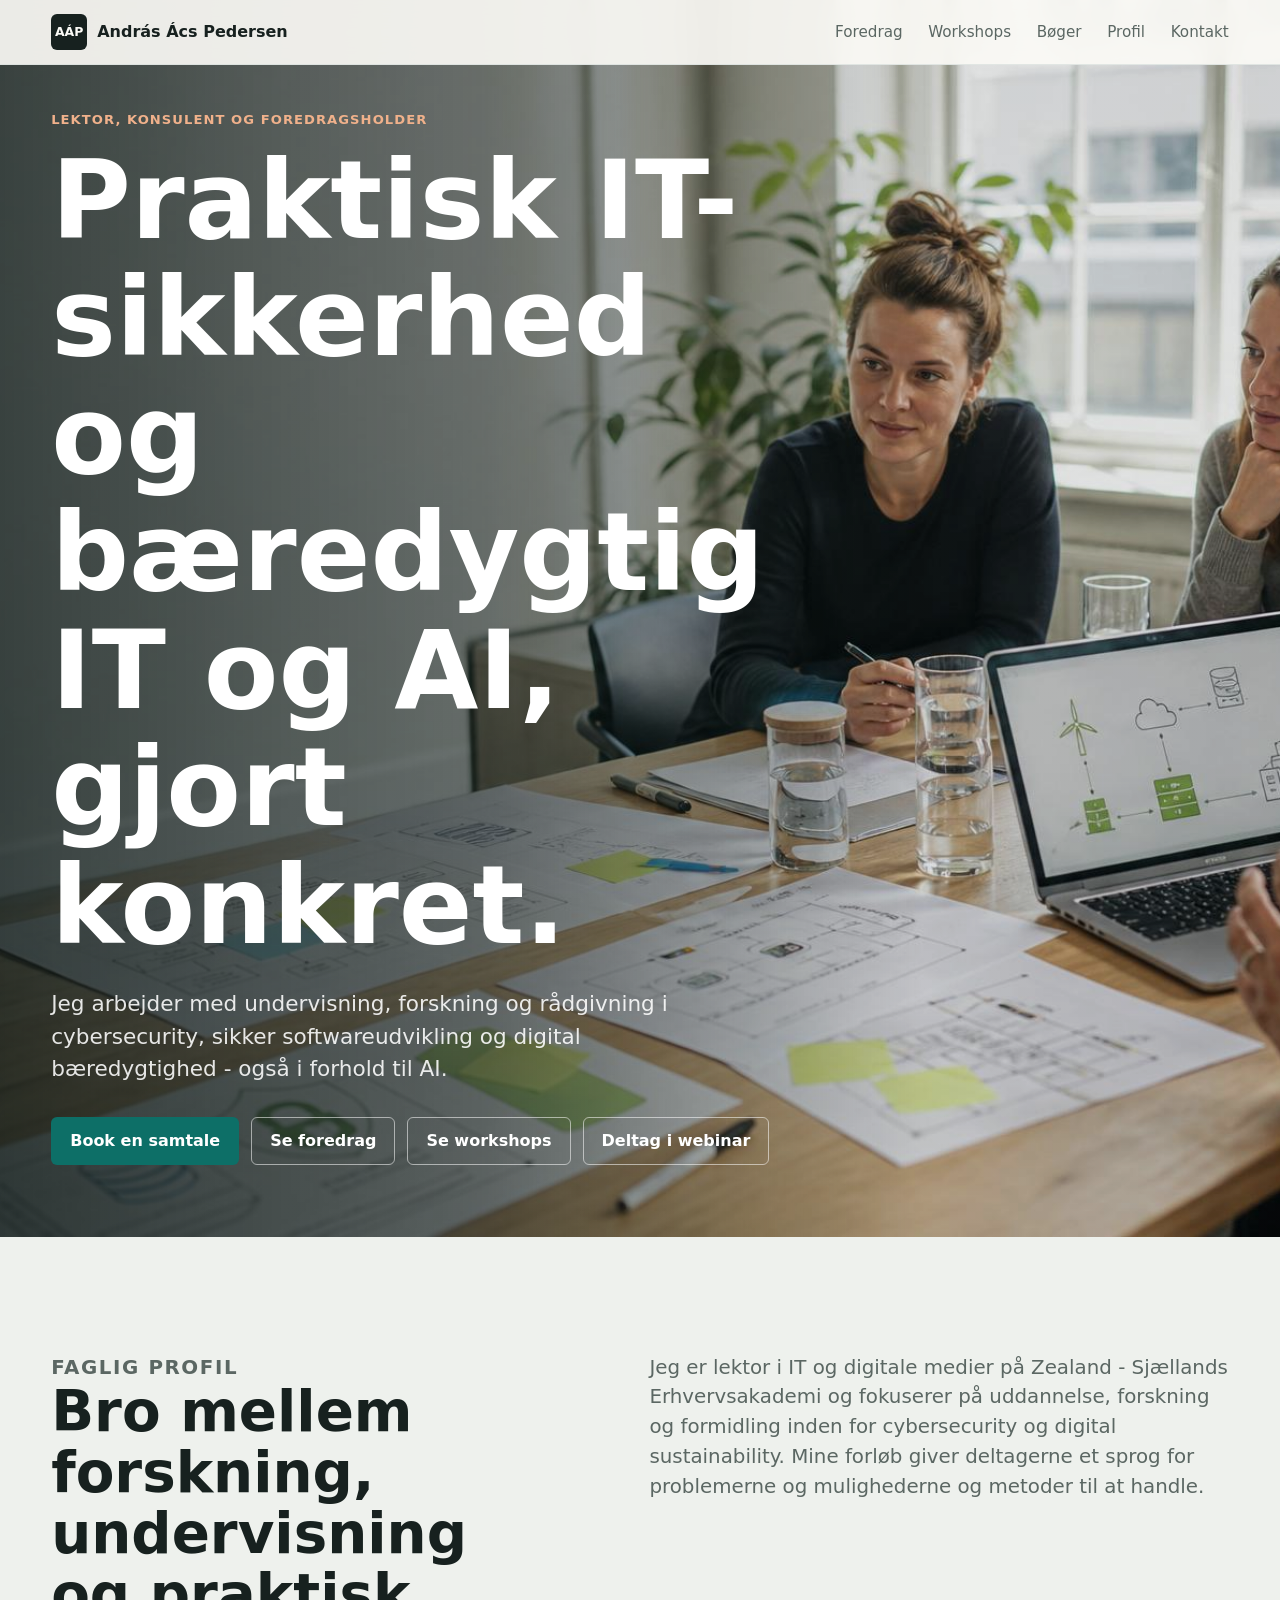
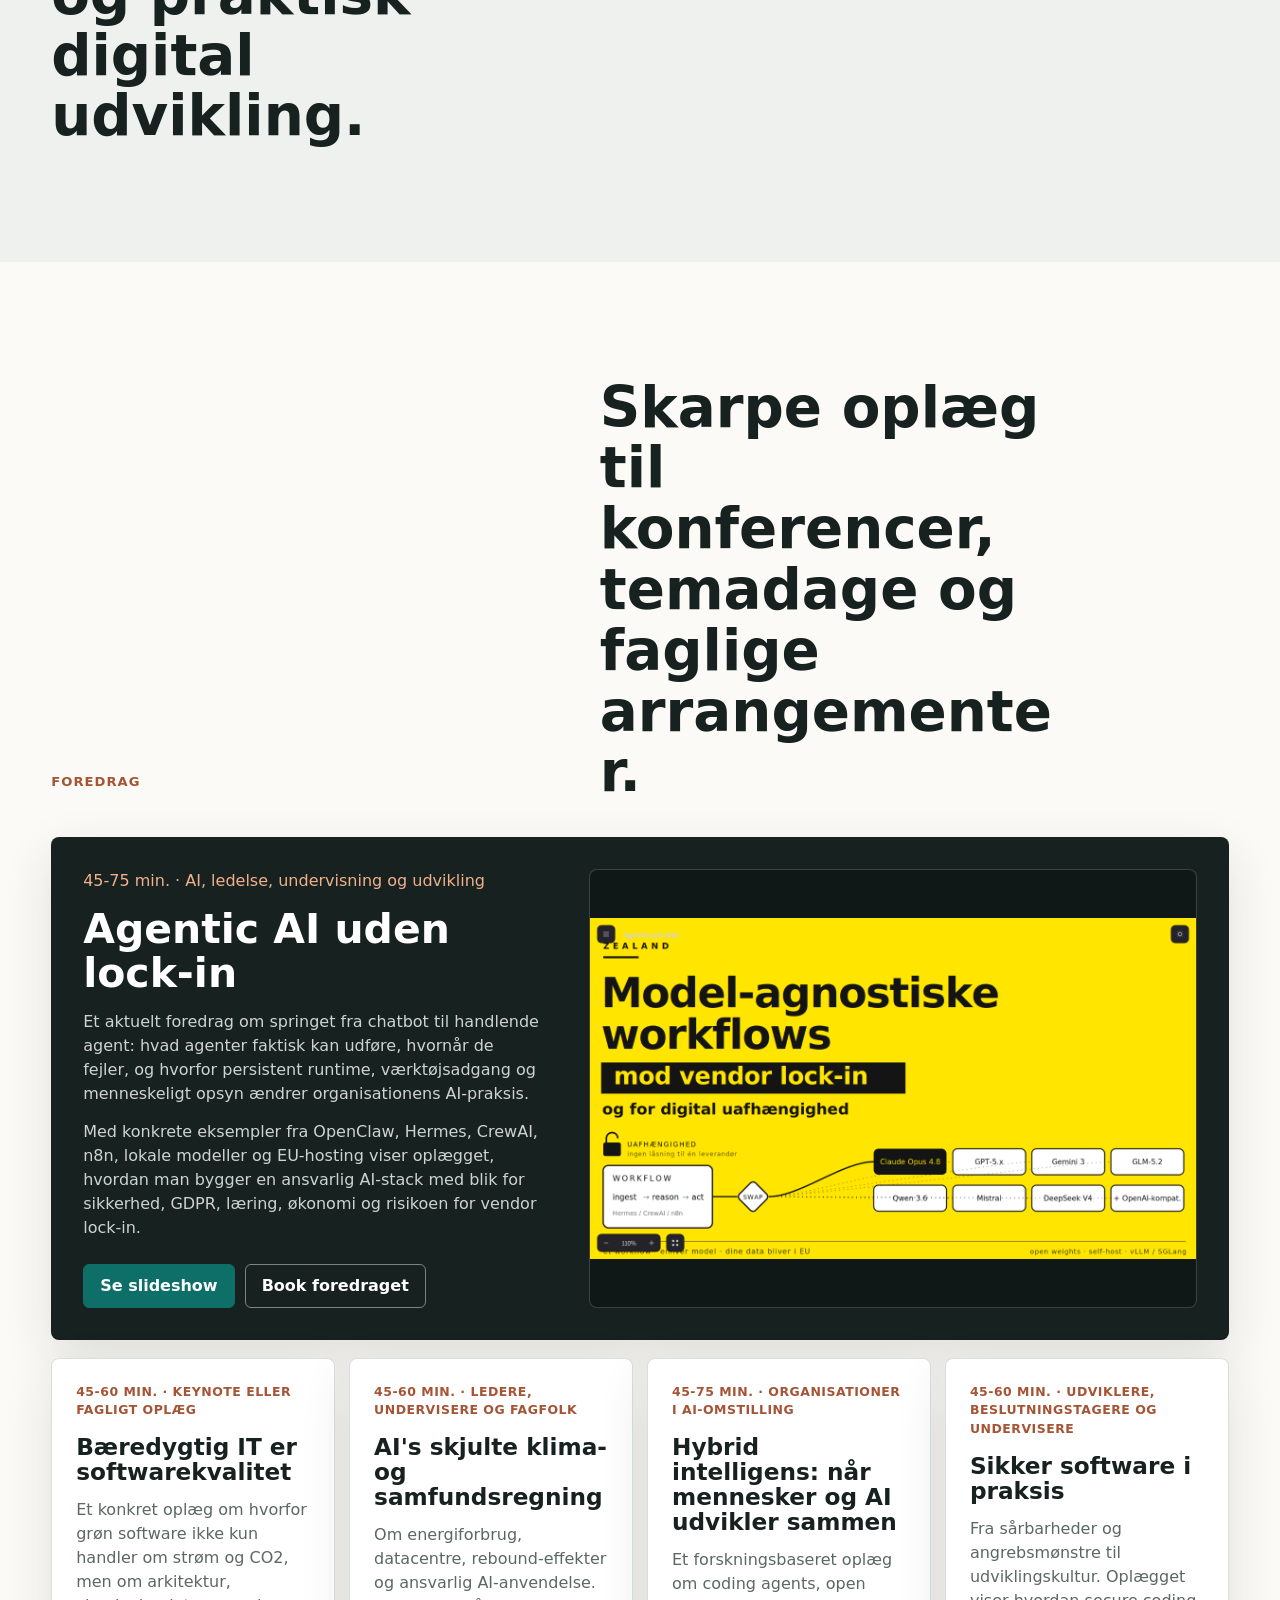
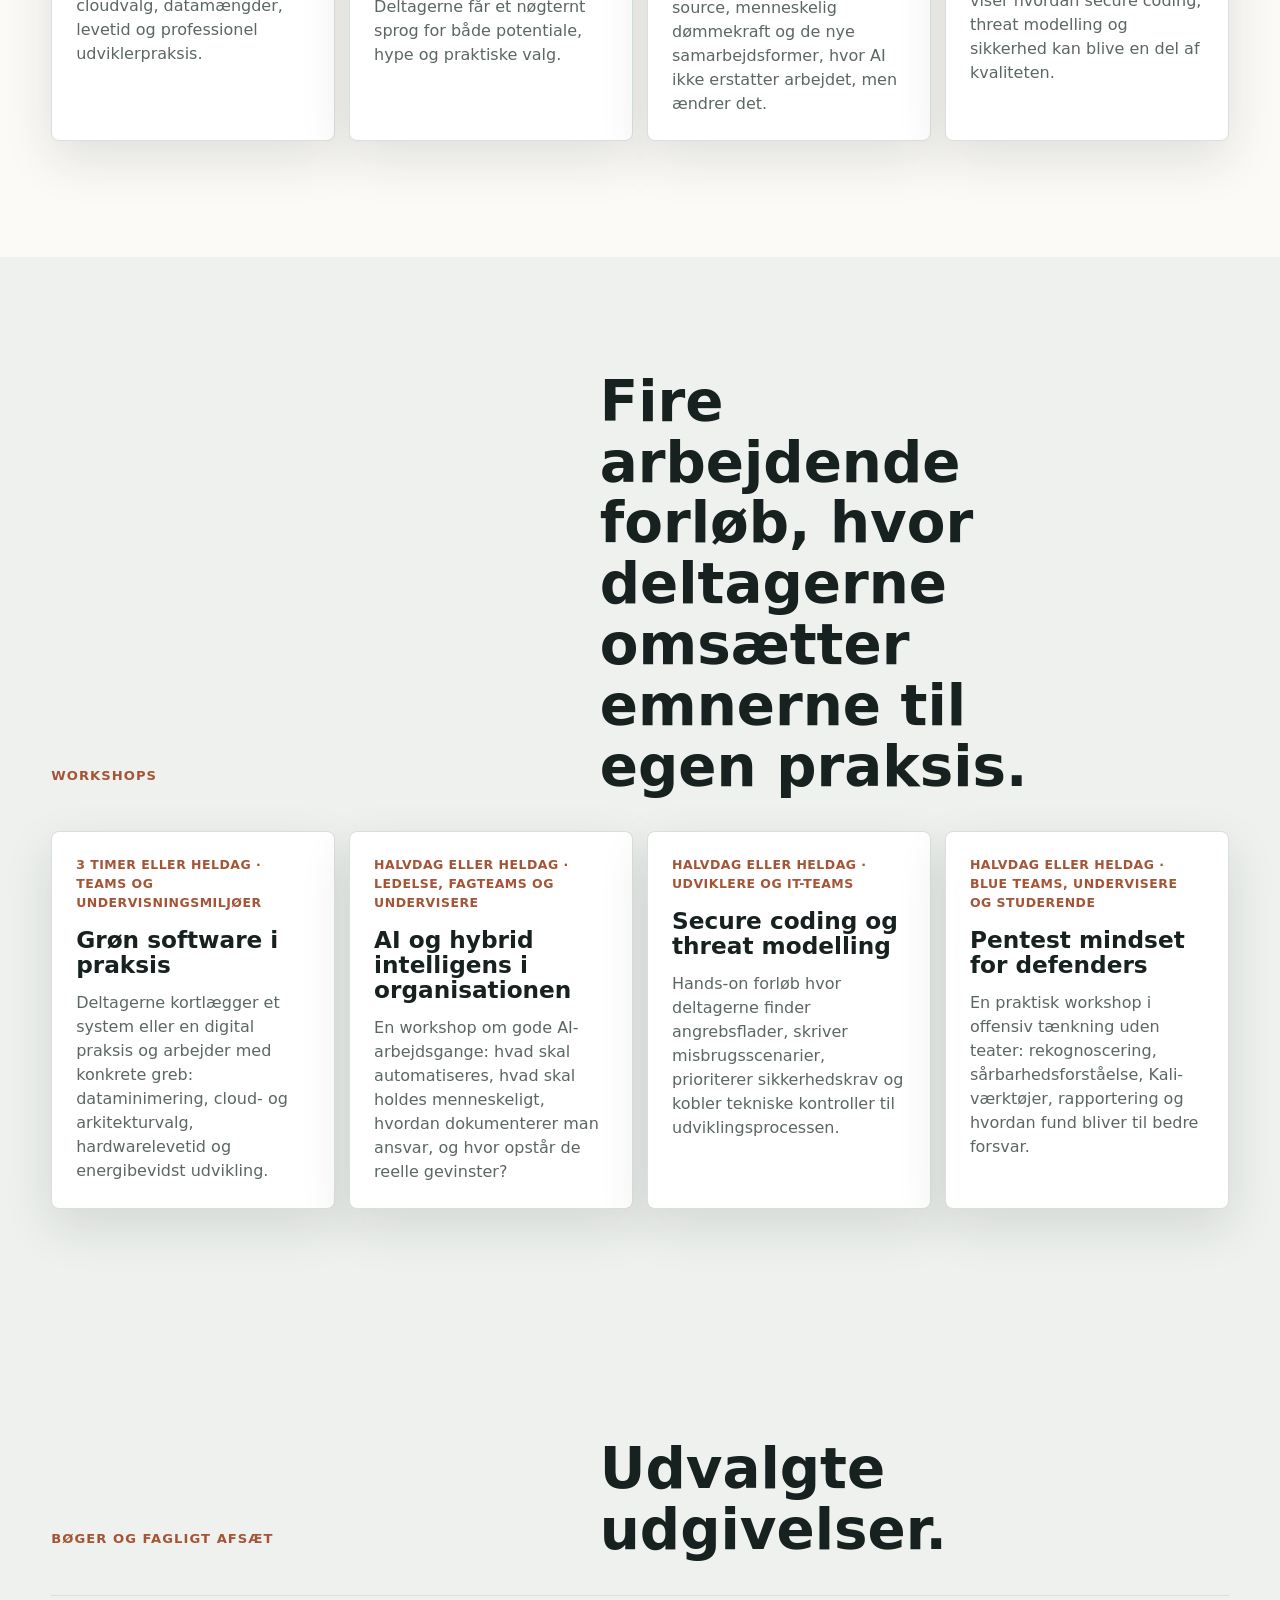
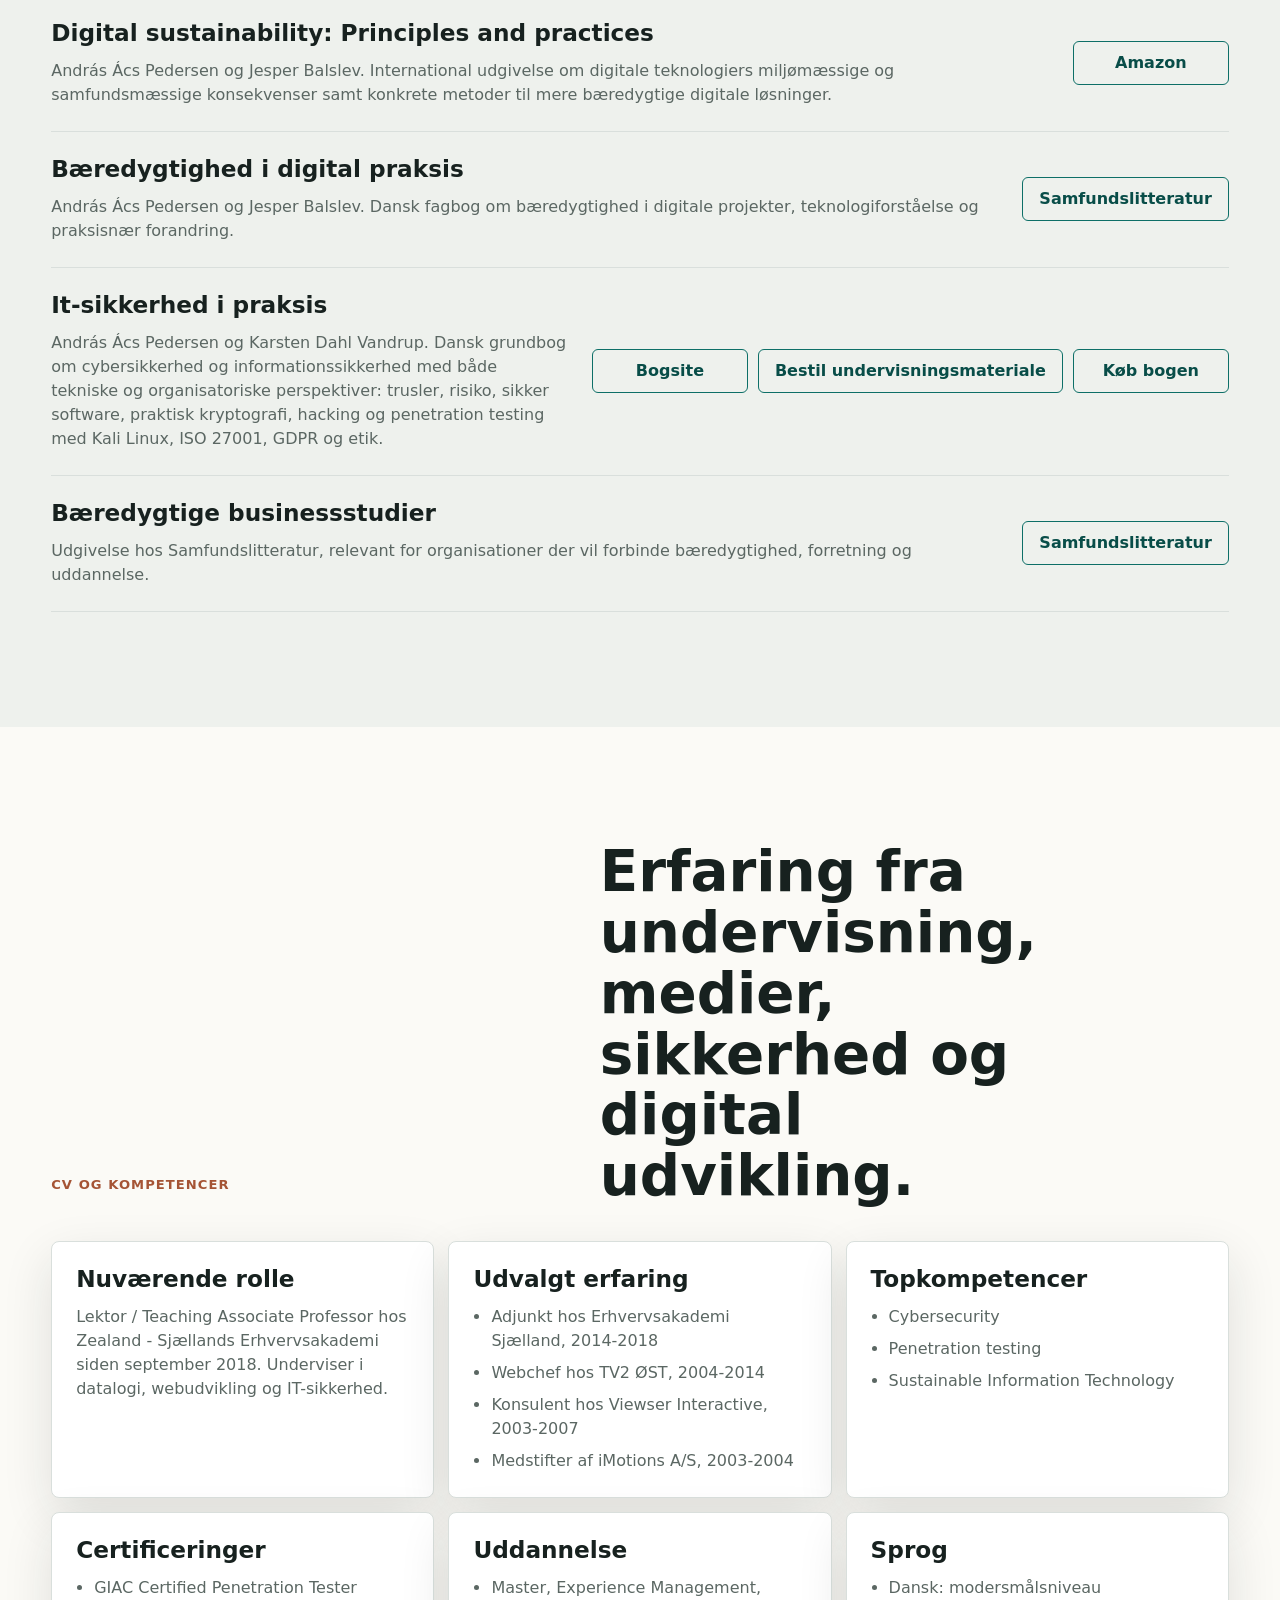
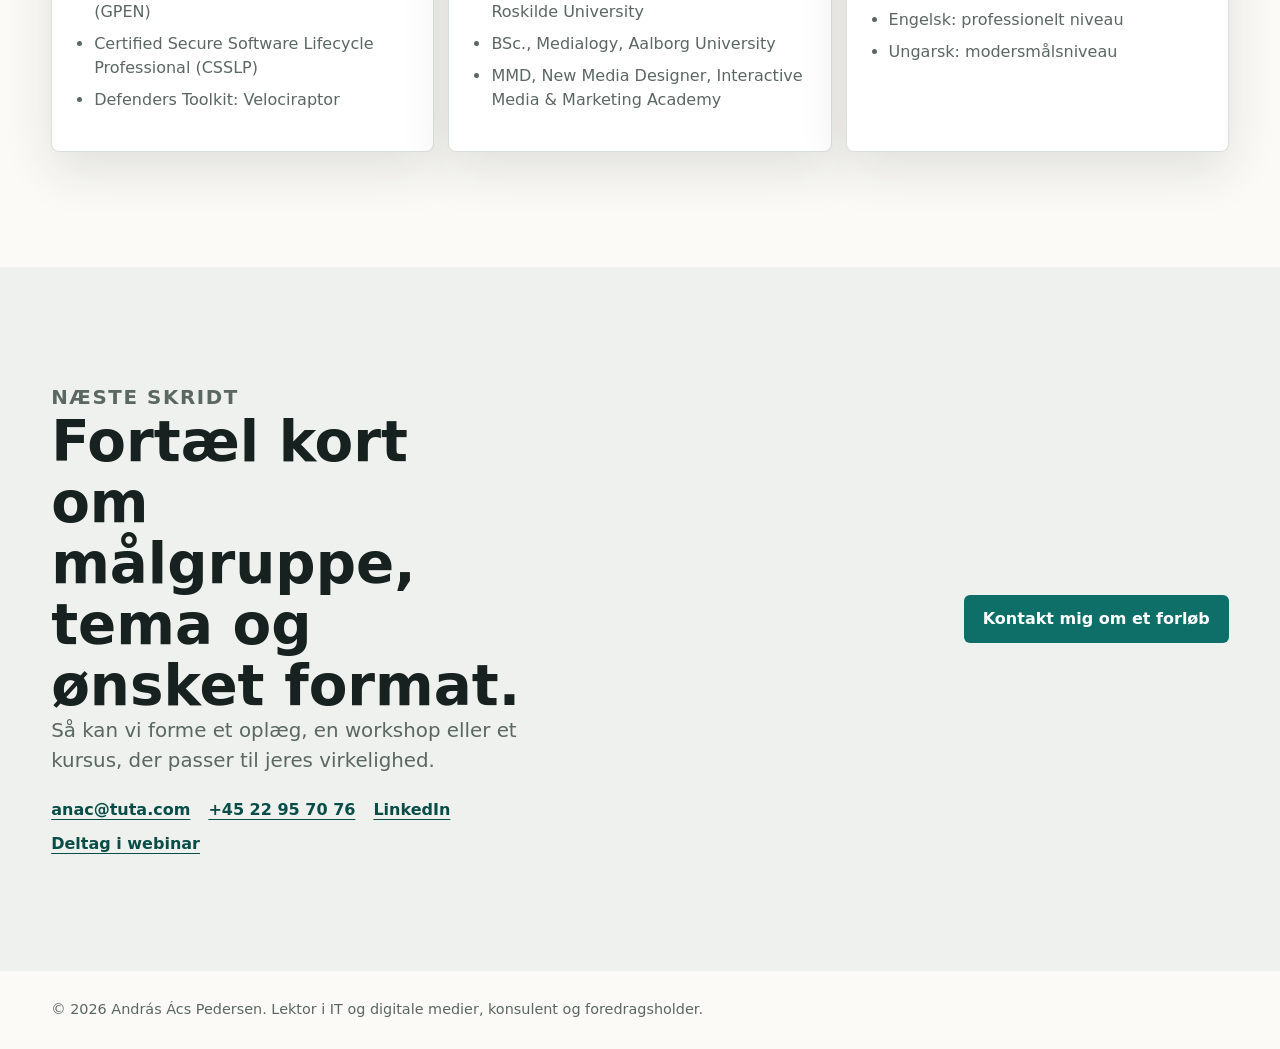
==== commit 3d01022b: "Update minor" ====
--- a/index.html
+++ b/index.html
@@ -30,14 +30,15 @@
         <div class="hero-overlay">
           <div class="hero-content">
             <p class="eyebrow">Lektor, konsulent og foredragsholder</p>
-            <h1>Praktisk IT-sikkerhed og bæredygtig IT, gjort konkret.</h1>
+            <h1>Praktisk IT-sikkerhed og bæredygtig IT og AI, gjort konkret.</h1>
             <p class="hero-copy">
-              Jeg arbejder med forskning, undervisning og rådgivning i cybersecurity, penetration testing, sikker softwareudvikling og digital bæredygtighed.
+              Jeg arbejder med  undervisning, forskning og rådgivning i cybersecurity, sikker softwareudvikling og digital bæredygtighed - også i forhold til AI.
             </p>
             <div class="hero-actions" aria-label="Primære handlinger">
-              <a class="button primary" href="#contact">Book en samtale</a>
+              <a class="button primary" href="https://my.liberaforms.org/ai-sustainability--cybersecurity-in-digital">Book en samtale</a>
               <a class="button secondary" href="#talks">Se foredrag</a>
               <a class="button secondary" href="#workshops">Se workshops</a>
+              <a class="button secondary" href="https://dm.dk/kalender/0004672/">Deltag i webinar</a>
             </div>
           </div>
         </div>
@@ -50,7 +51,7 @@
             <h2>Bro mellem forskning, undervisning og praktisk digital udvikling.</h2>
           </div>
           <p>
-            Jeg er lektor i IT og digitale medier på Zealand - Sjællands Erhvervsakademi og fokuserer på uddannelse, forskning og formidling inden for cybersecurity og digital sustainability. Mine forløb giver deltagerne et sprog for problemerne og metoder til at handle på dem.
+            Jeg er lektor i IT og digitale medier på Zealand - Sjællands Erhvervsakademi og fokuserer på uddannelse, forskning og formidling inden for cybersecurity og digital sustainability. Mine forløb giver deltagerne et sprog for problemerne og mulighederne og metoder til at handle.
           </p>
         </div>
       </section>
@@ -72,8 +73,8 @@
                 Med konkrete eksempler fra OpenClaw, Hermes, CrewAI, n8n, lokale modeller og EU-hosting viser oplægget, hvordan man bygger en ansvarlig AI-stack med blik for sikkerhed, GDPR, læring, økonomi og risikoen for vendor lock-in.
               </p>
               <div class="talk-actions" aria-label="Links til Agentic AI foredrag">
-                <a href="https://link.excalidraw.com/p/readonly/HN2AQplzI4FcHiL0uBeG">Se slideshow</a>
-                <a href="#contact">Book foredraget</a>
+              <a href="https://link.excalidraw.com/p/readonly/HN2AQplzI4FcHiL0uBeG">Se slideshow</a>
+              <a href="https://my.liberaforms.org/ai-sustainability--cybersecurity-in-digital">Book foredraget</a>
               </div>
             </div>
             <a
@@ -187,7 +188,7 @@
               </div>
               <div class="book-actions" aria-label="Links til It-sikkerhed i praksis">
                 <a href="https://www.it-sikkerhedsbogen.dk/" aria-label="Se bogens hjemmeside">Bogsite</a>
-                <a href="https://www.it-sikkerhedsbogen.dk/ekstramateriale/" aria-label="Se materialer til It-sikkerhed i praksis">Materialer</a>
+                <a href="https://my.liberaforms.org/ai-sustainability--cybersecurity-in-digital" aria-label="Bestil undervisningsmateriale">Bestil undervisningsmateriale</a>
                 <a href="https://www.it-sikkerhedsbogen.dk/kob-bogen/" aria-label="Køb It-sikkerhed i praksis">Køb bogen</a>
               </div>
             </article>
@@ -269,12 +270,13 @@
               Så kan vi forme et oplæg, en workshop eller et kursus, der passer til jeres virkelighed.
             </p>
             <div class="contact-links" aria-label="Kontaktoplysninger">
-              <a href="mailto:acsandras@gmail.com">acsandras@gmail.com</a>
+              <a href="mailto:anac@tuta.com">anac@tuta.com</a>
               <a href="tel:+4522957076">+45 22 95 70 76</a>
               <a href="https://www.linkedin.com/in/andrasacs/">LinkedIn</a>
+              <a href="https://dm.dk/kalender/0004672/">Deltag i webinar</a>
             </div>
           </div>
-          <a class="button primary" href="mailto:acsandras@gmail.com?subject=Foresp%C3%B8rgsel%20om%20kursus%2C%20workshop%20eller%20foredrag">Skriv om et forløb</a>
+          <a class="button primary" href="https://my.liberaforms.org/ai-sustainability--cybersecurity-in-digital">Kontakt mig om et forløb</a>
         </div>
       </section>
     </main>
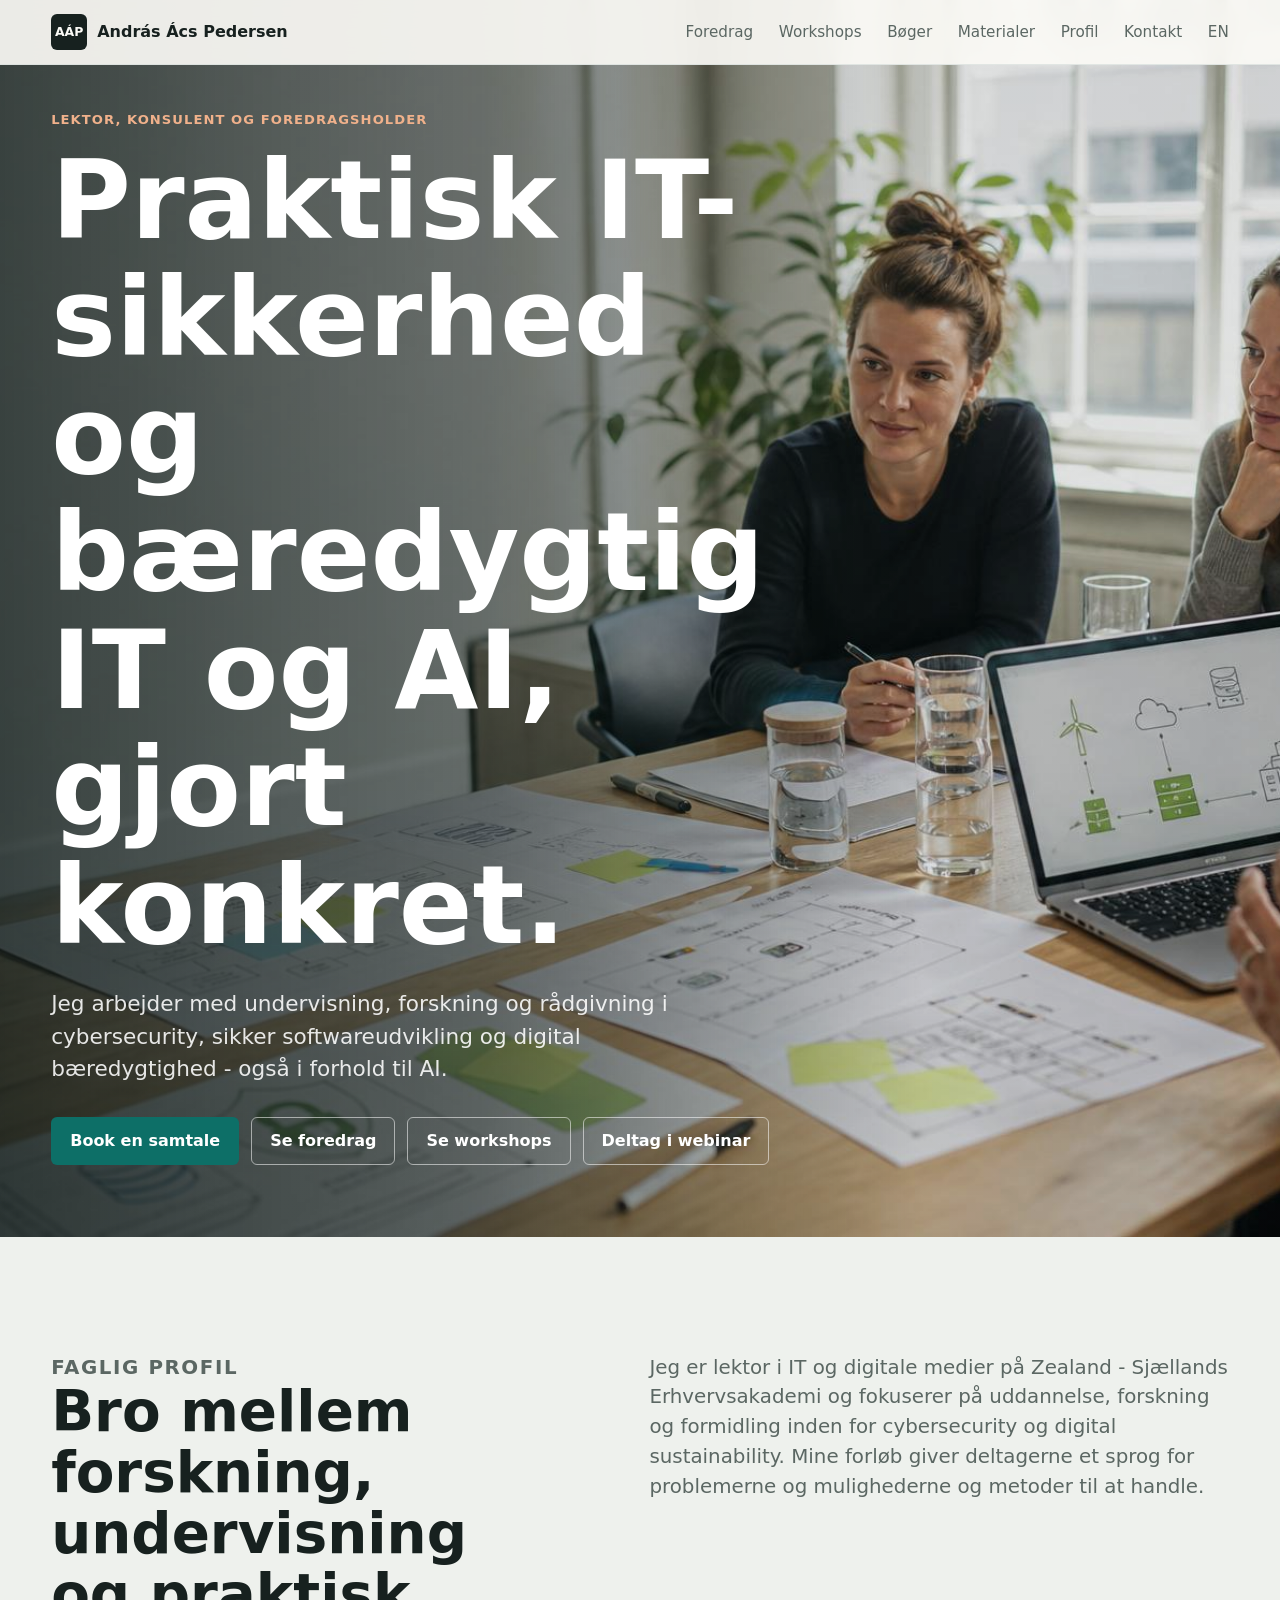
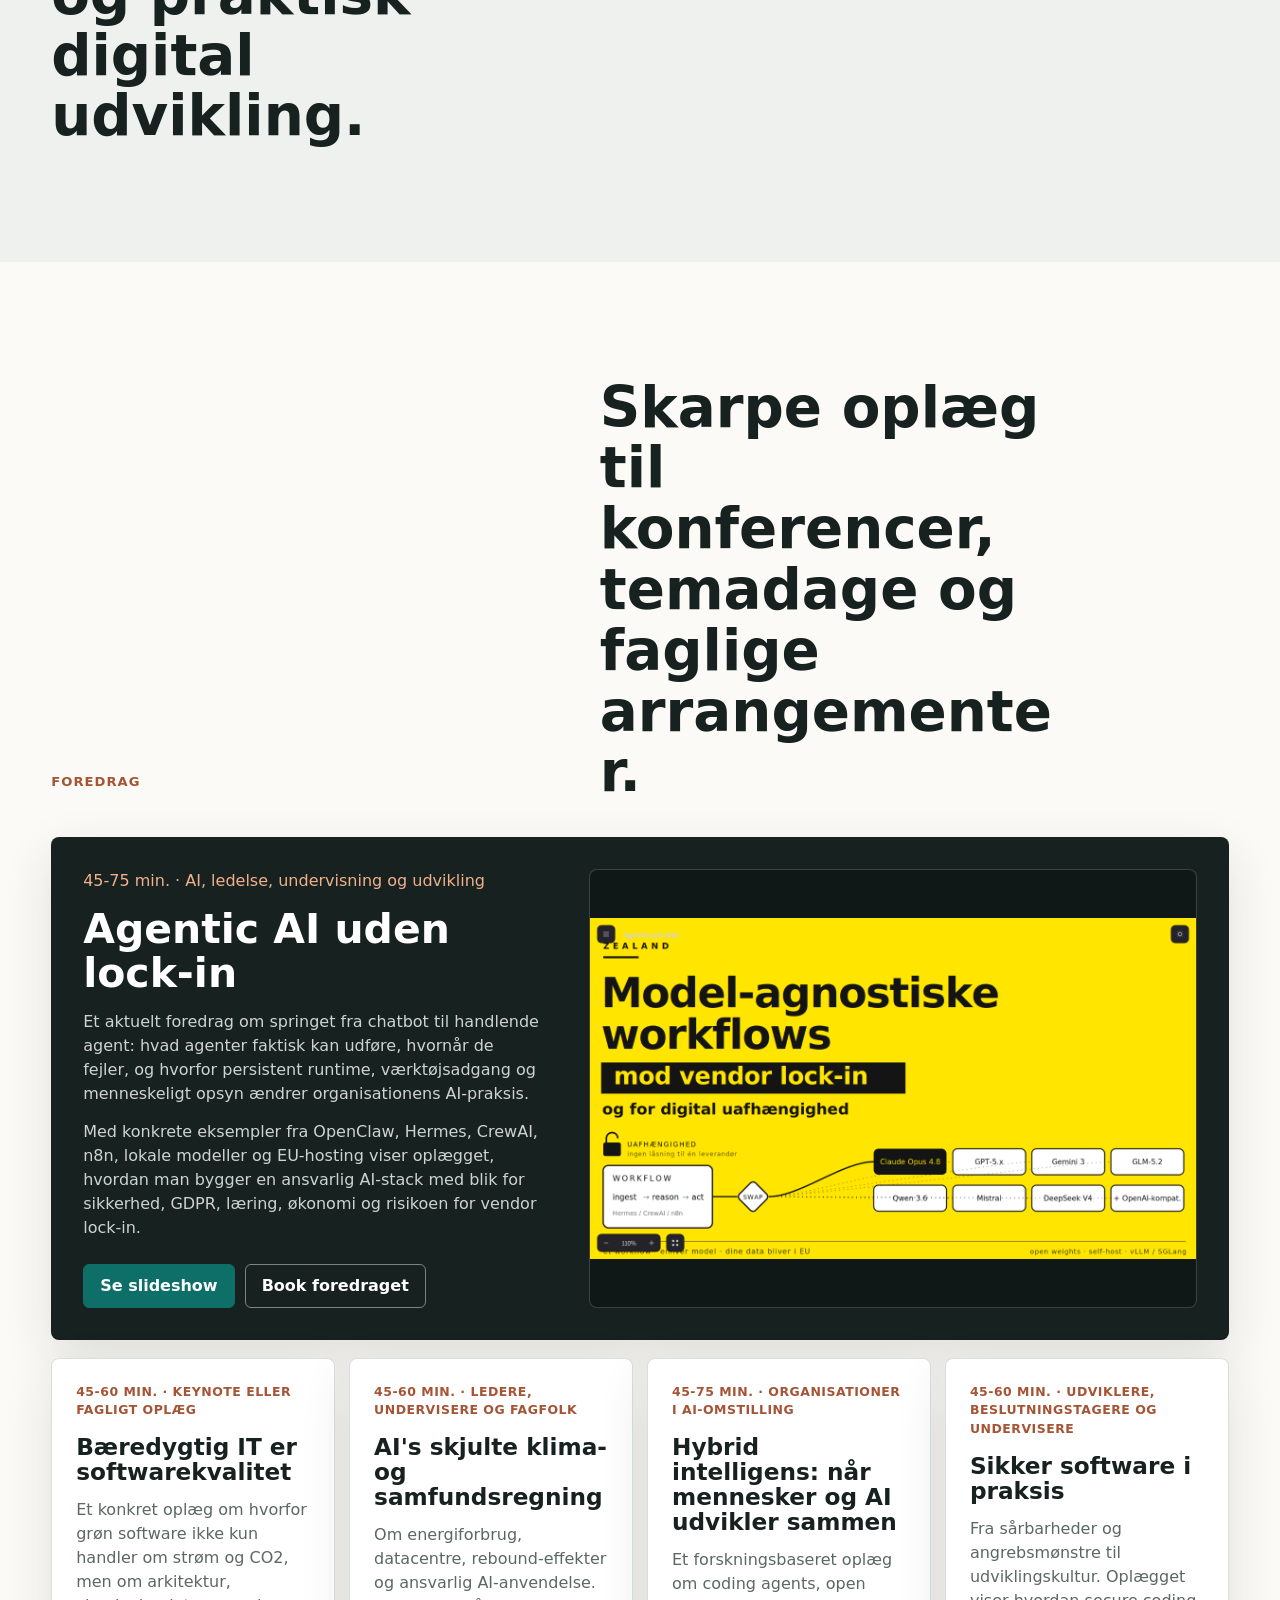
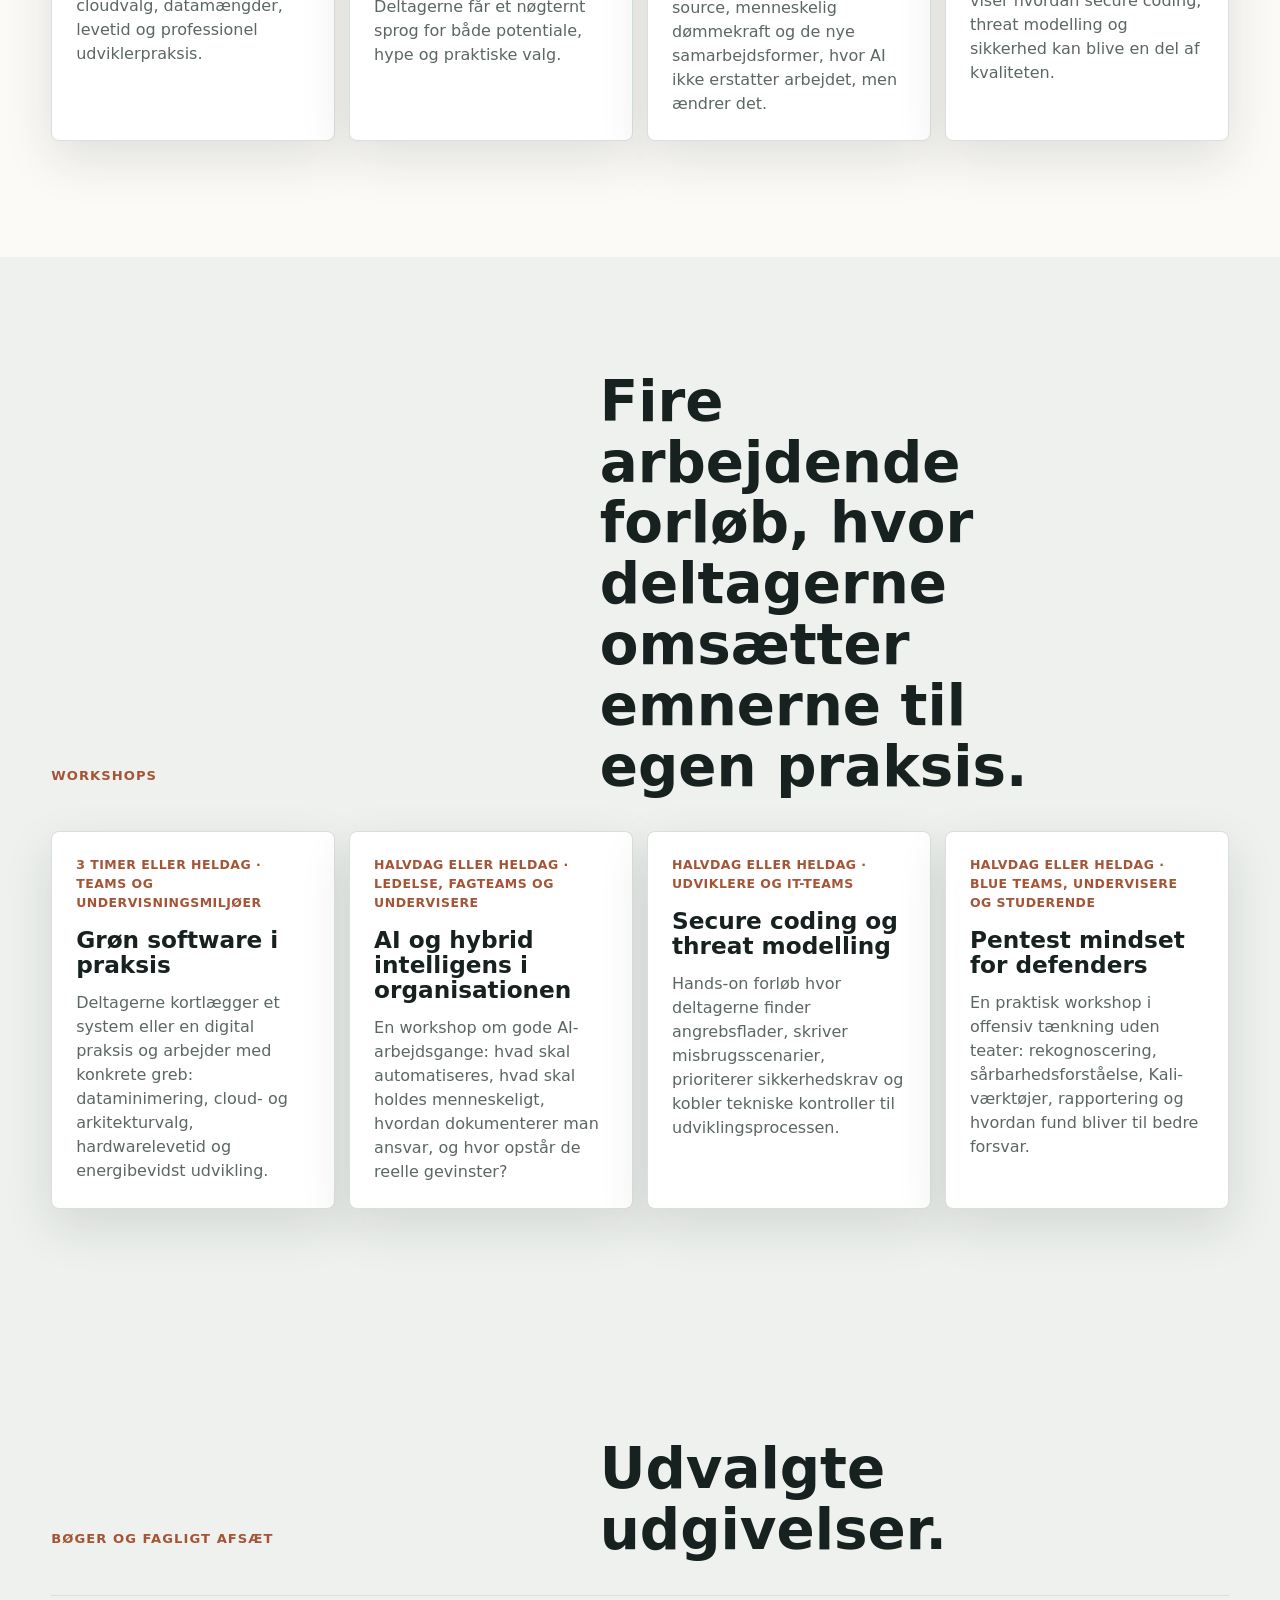
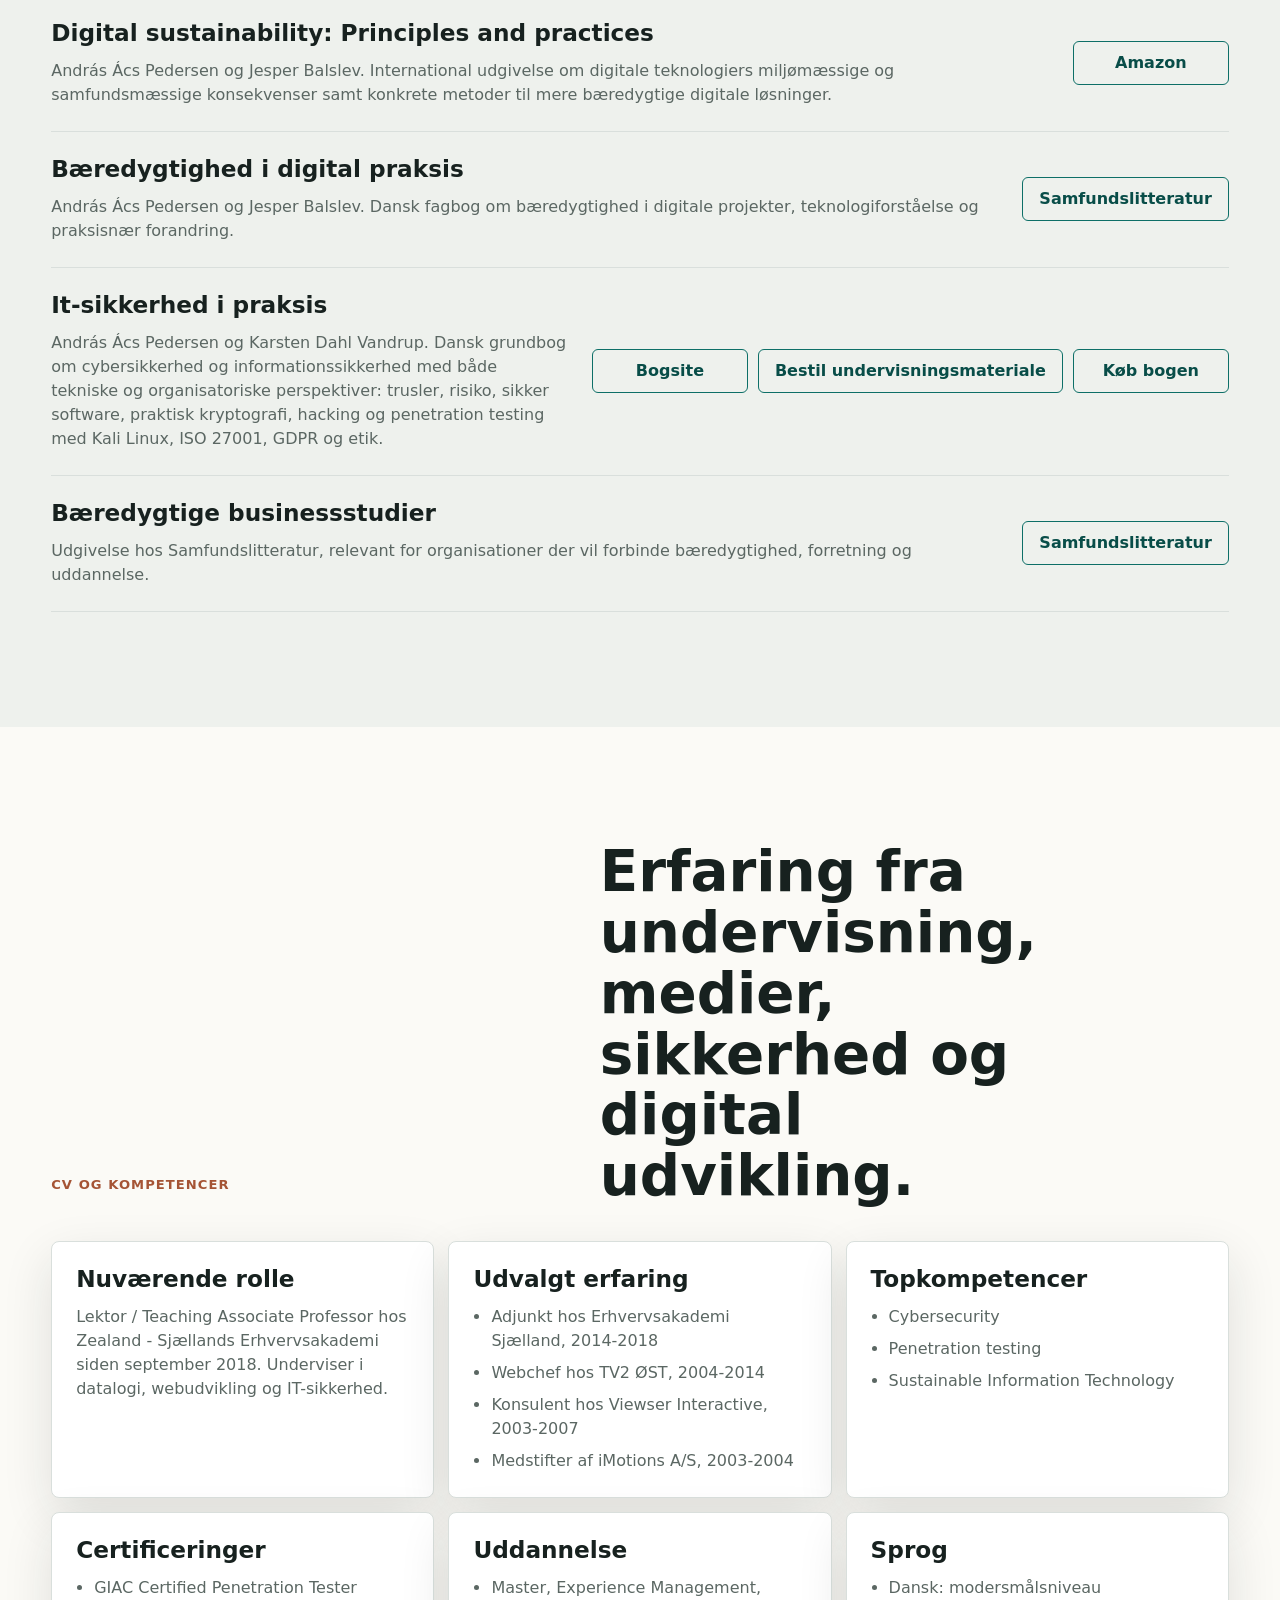
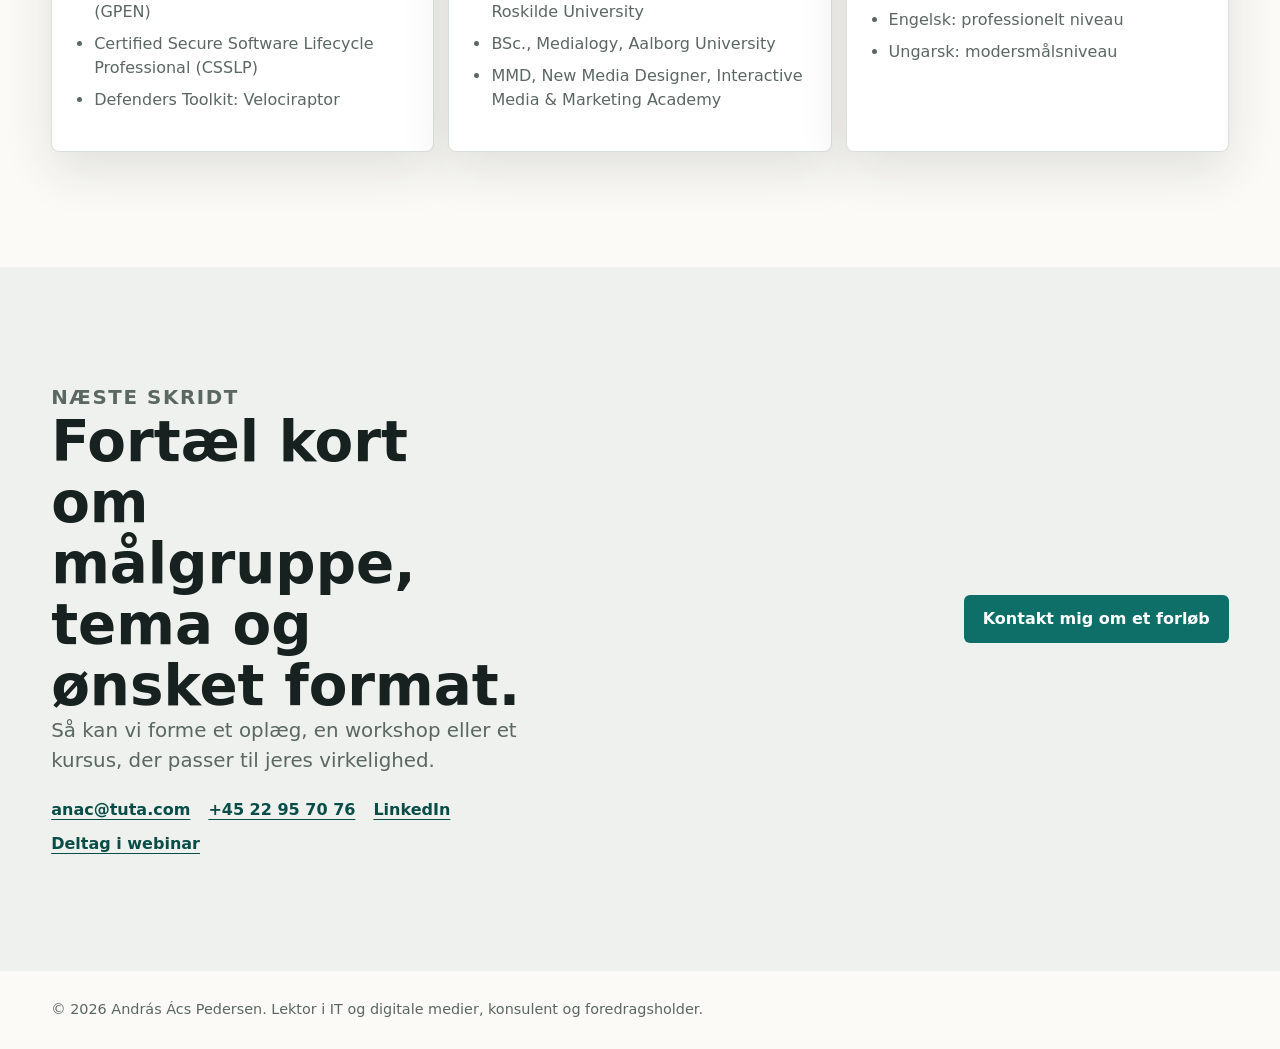
==== commit 4a93faac: "Sprogskifter" ====
--- a/index.html
+++ b/index.html
@@ -20,8 +20,10 @@
         <a href="#talks">Foredrag</a>
         <a href="#workshops">Workshops</a>
         <a href="#books">Bøger</a>
+        <a href="da/materialer/index.html">Materialer</a>
         <a href="#profile">Profil</a>
         <a href="#contact">Kontakt</a>
+        <a href="en/index.html">EN</a>
       </nav>
     </header>
 
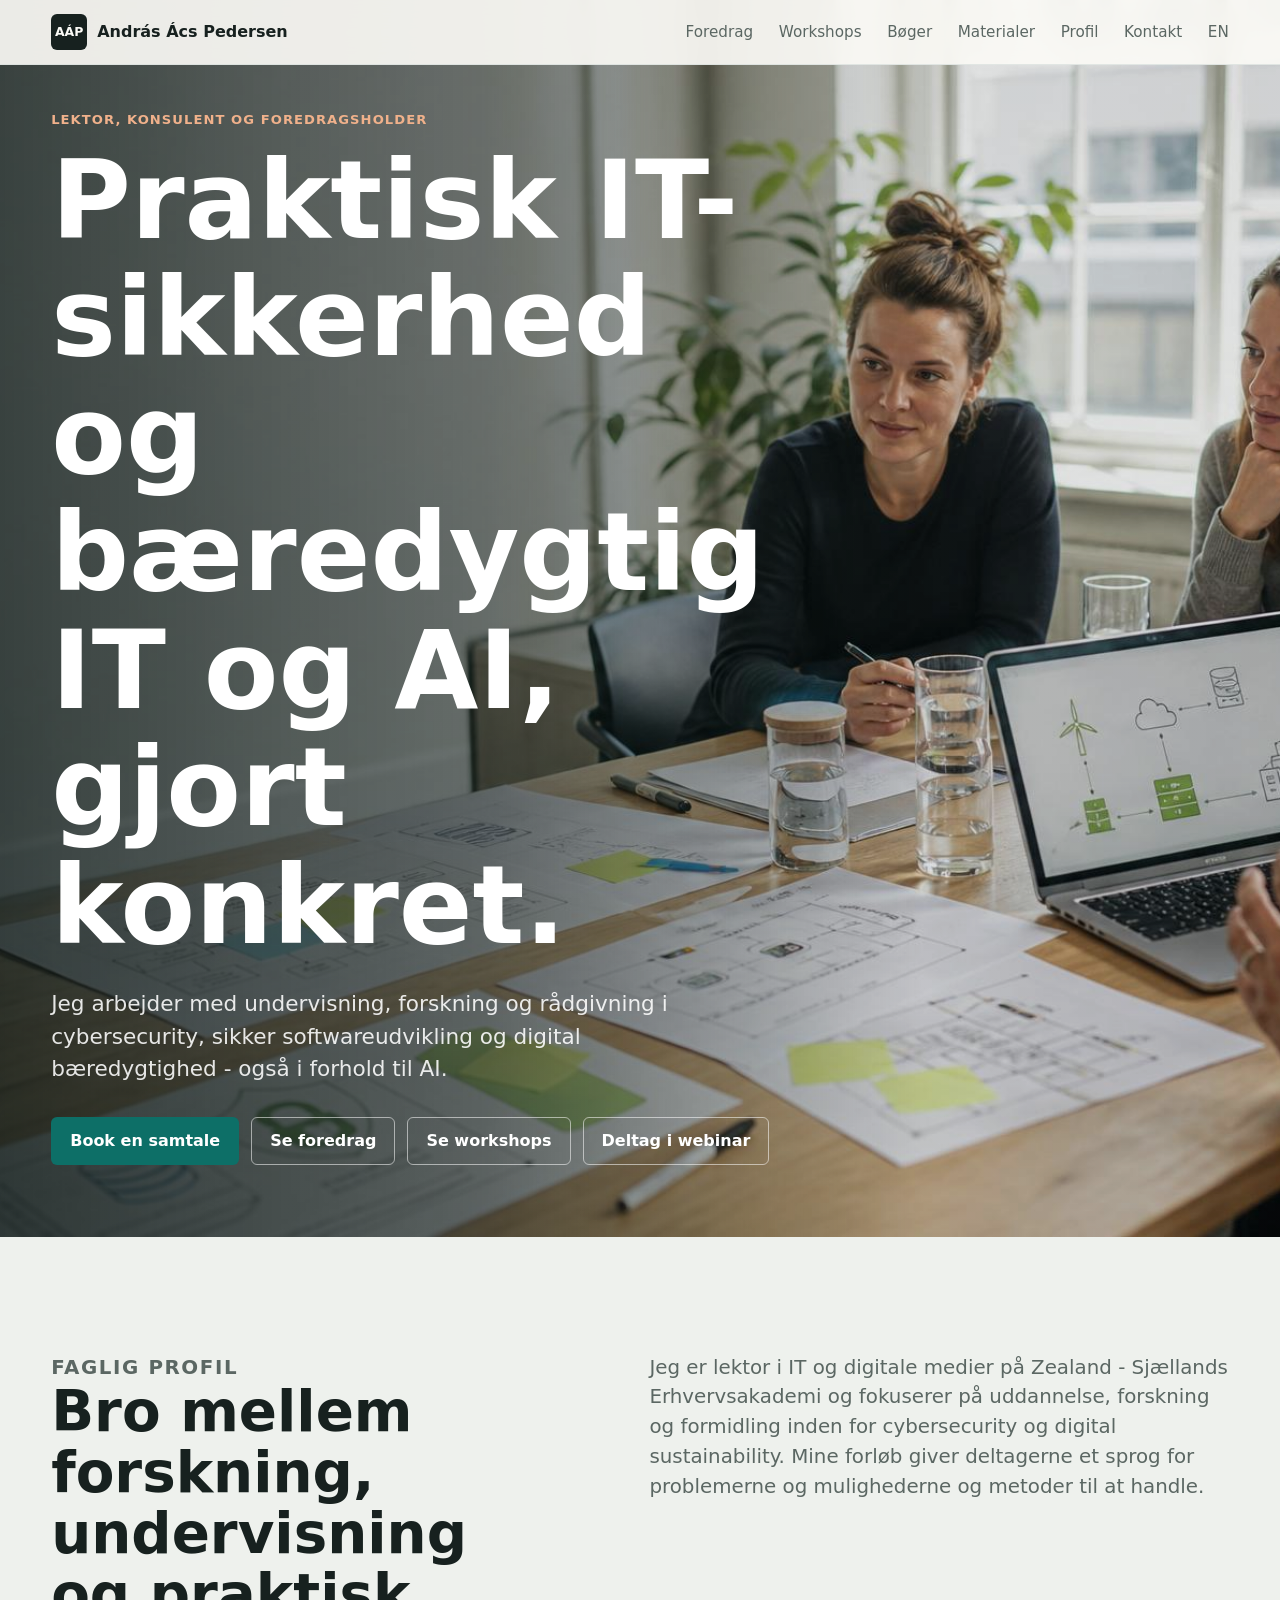
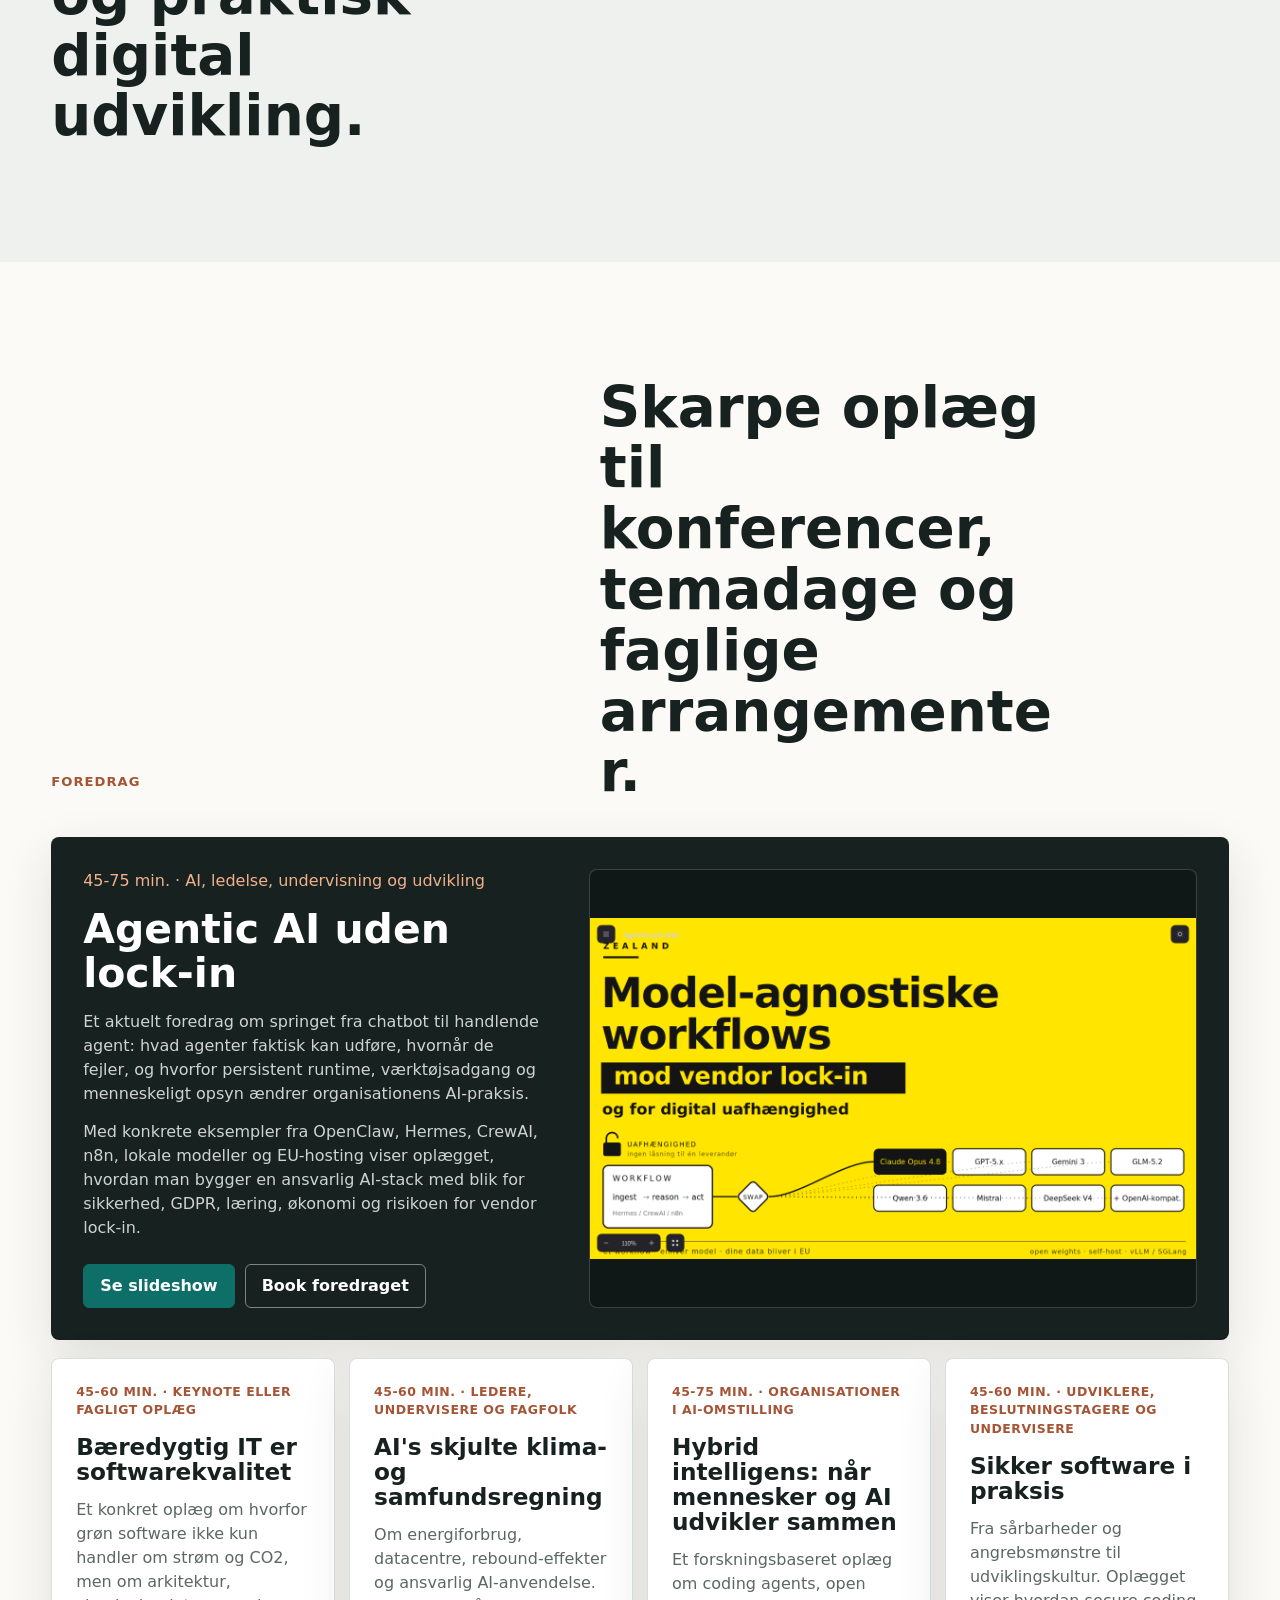
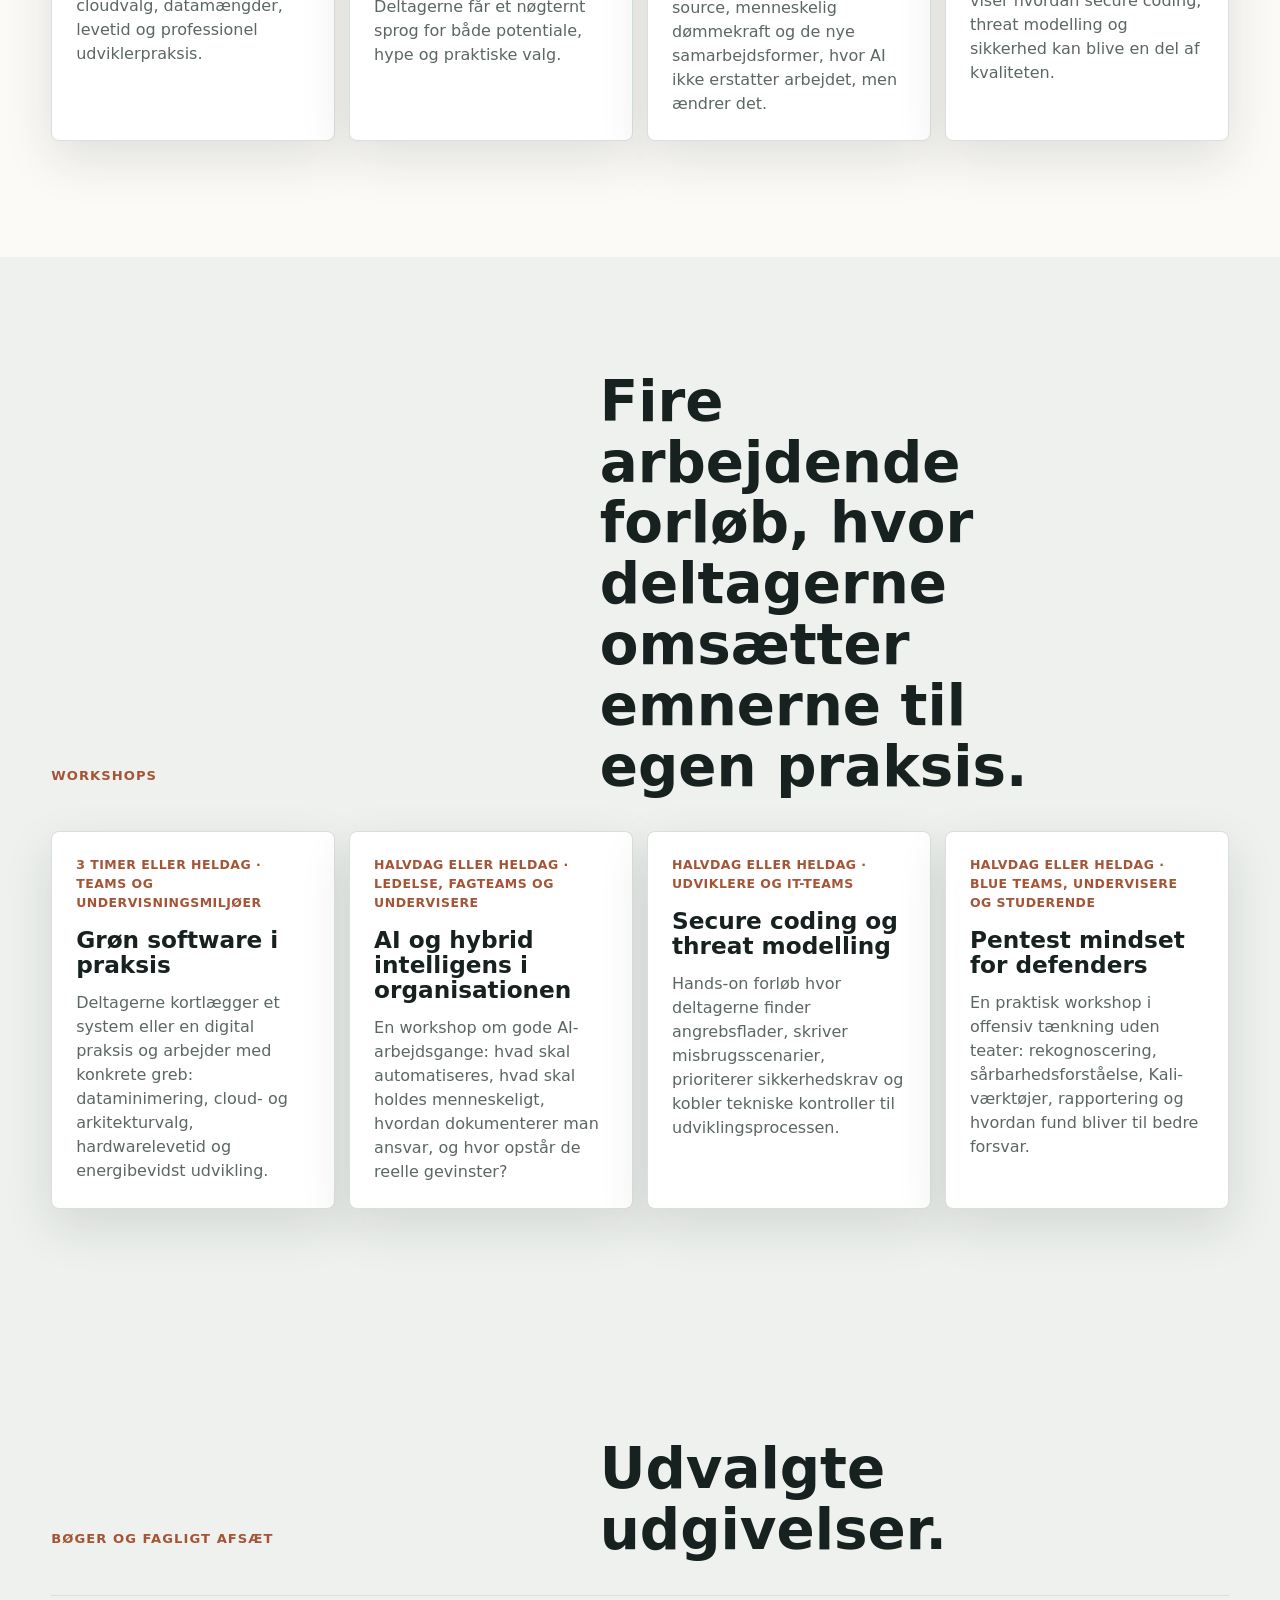
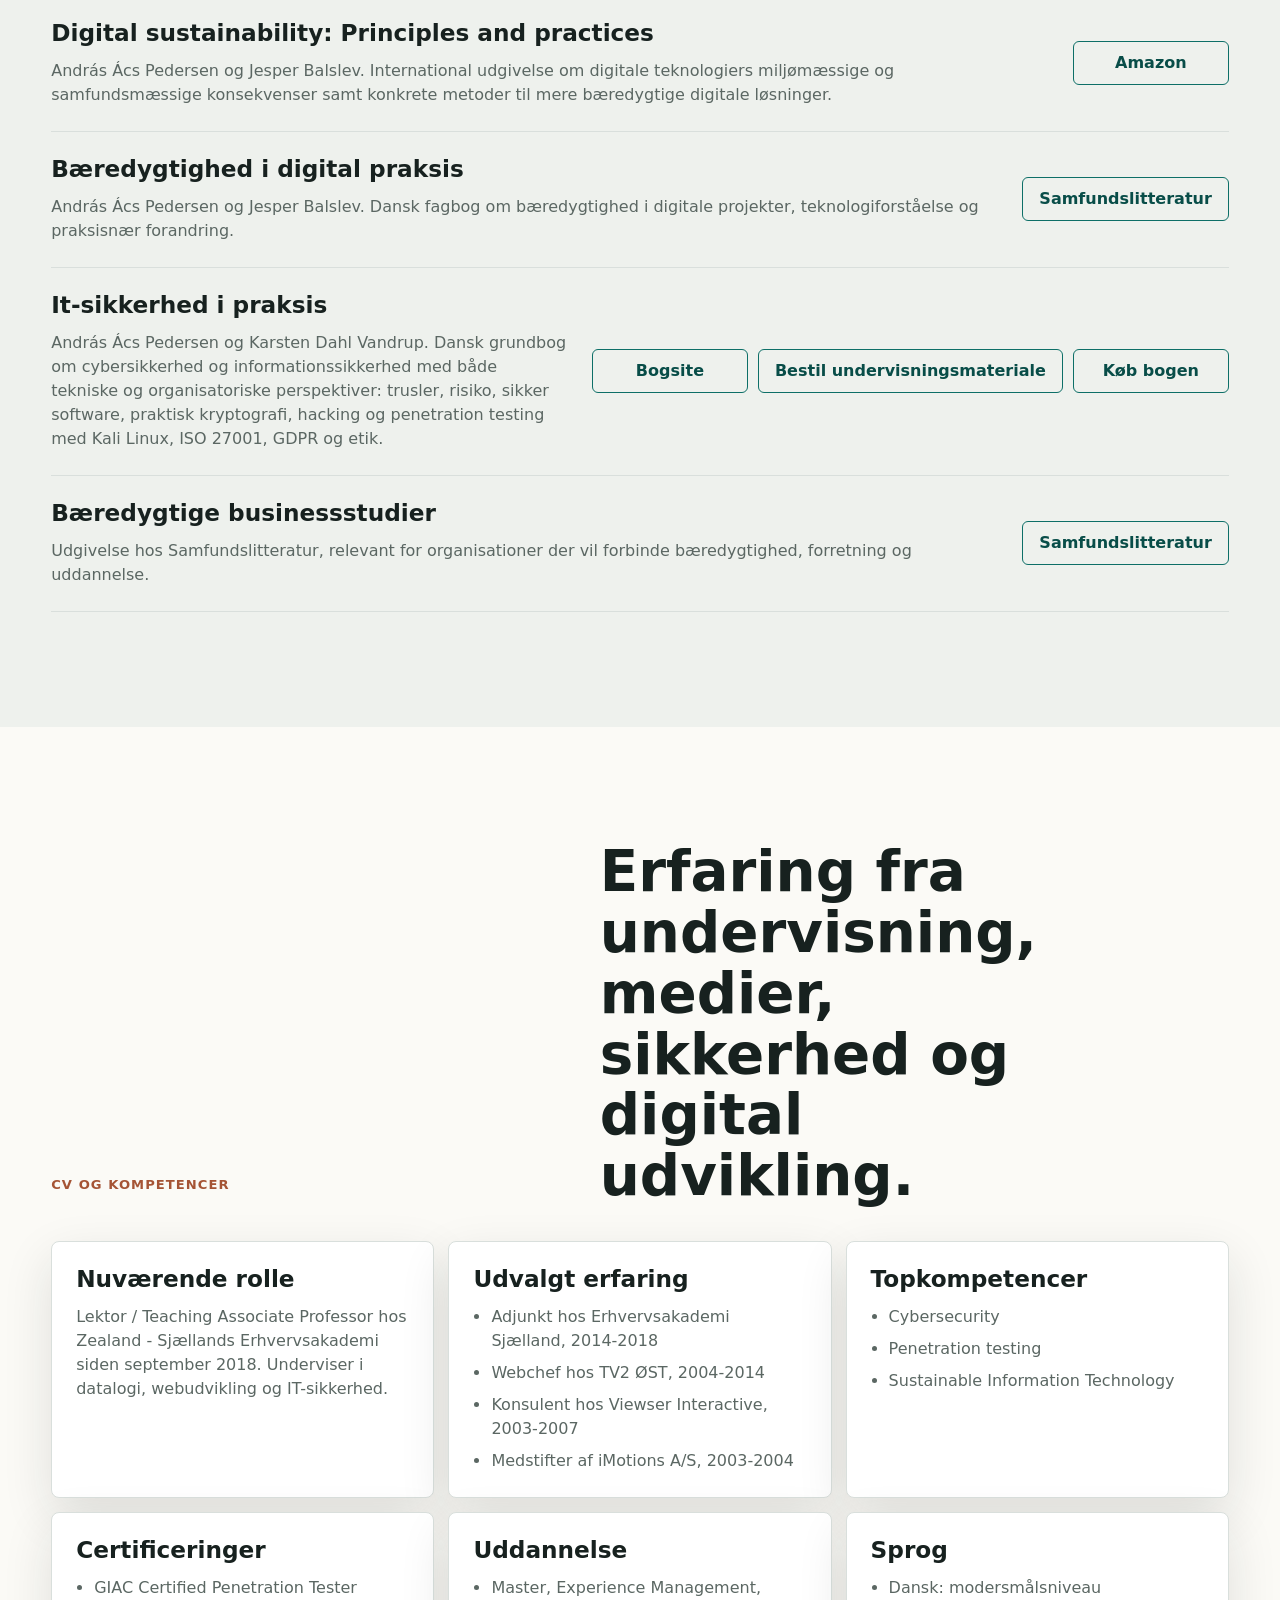
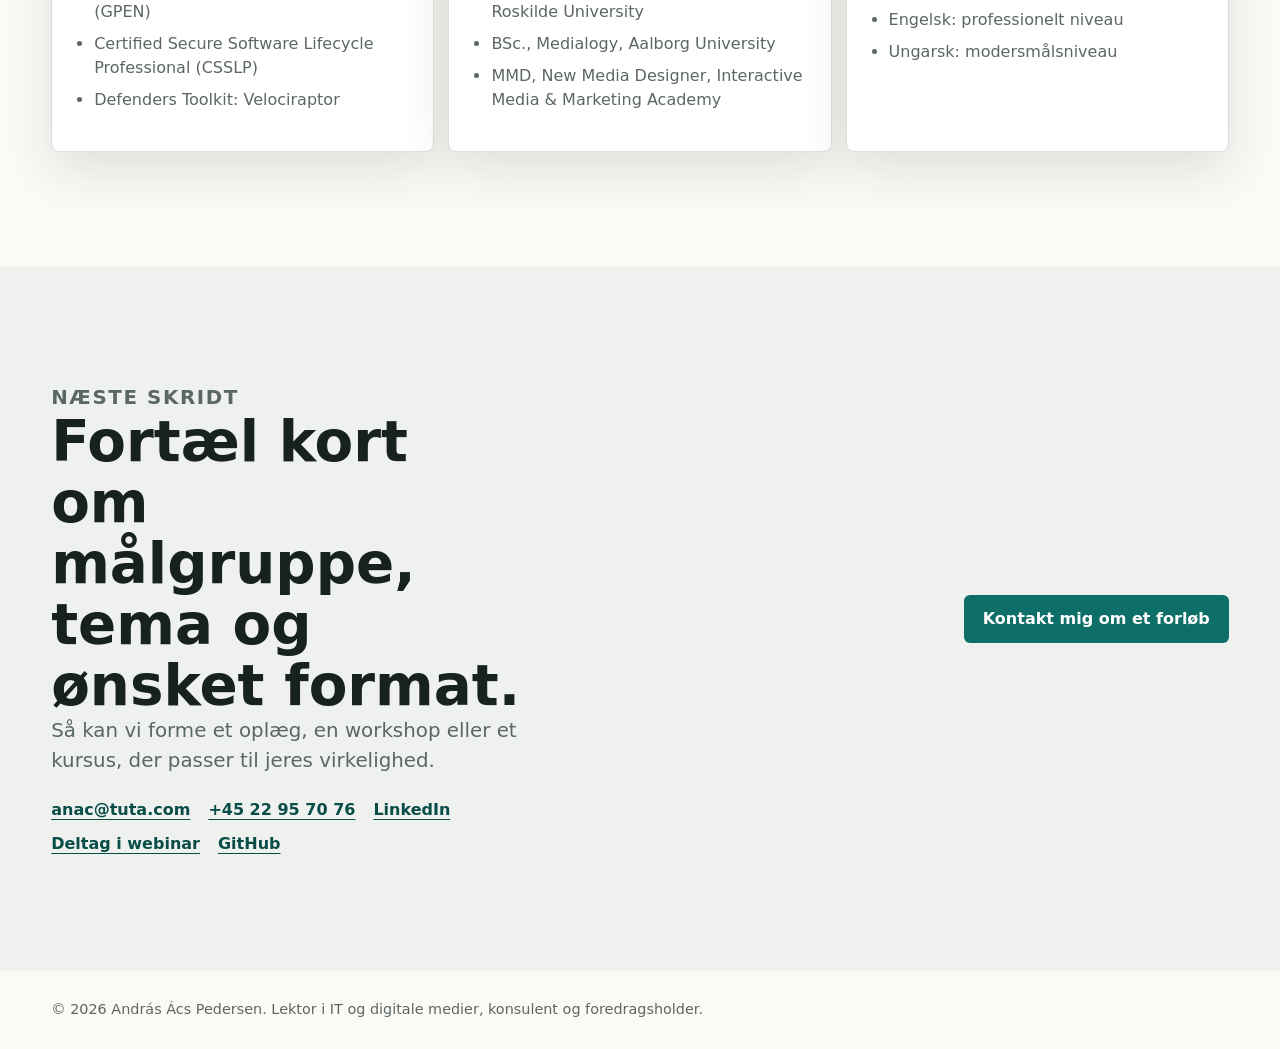
==== commit 86d1cba2: "Add GitHub link to index.html" ====
--- a/index.html
+++ b/index.html
@@ -276,6 +276,8 @@
               <a href="tel:+4522957076">+45 22 95 70 76</a>
               <a href="https://www.linkedin.com/in/andrasacs/">LinkedIn</a>
               <a href="https://dm.dk/kalender/0004672/">Deltag i webinar</a>
+              <a href="https://github.com/andracs">GitHub</a>
+
             </div>
           </div>
           <a class="button primary" href="https://my.liberaforms.org/ai-sustainability--cybersecurity-in-digital">Kontakt mig om et forløb</a>
